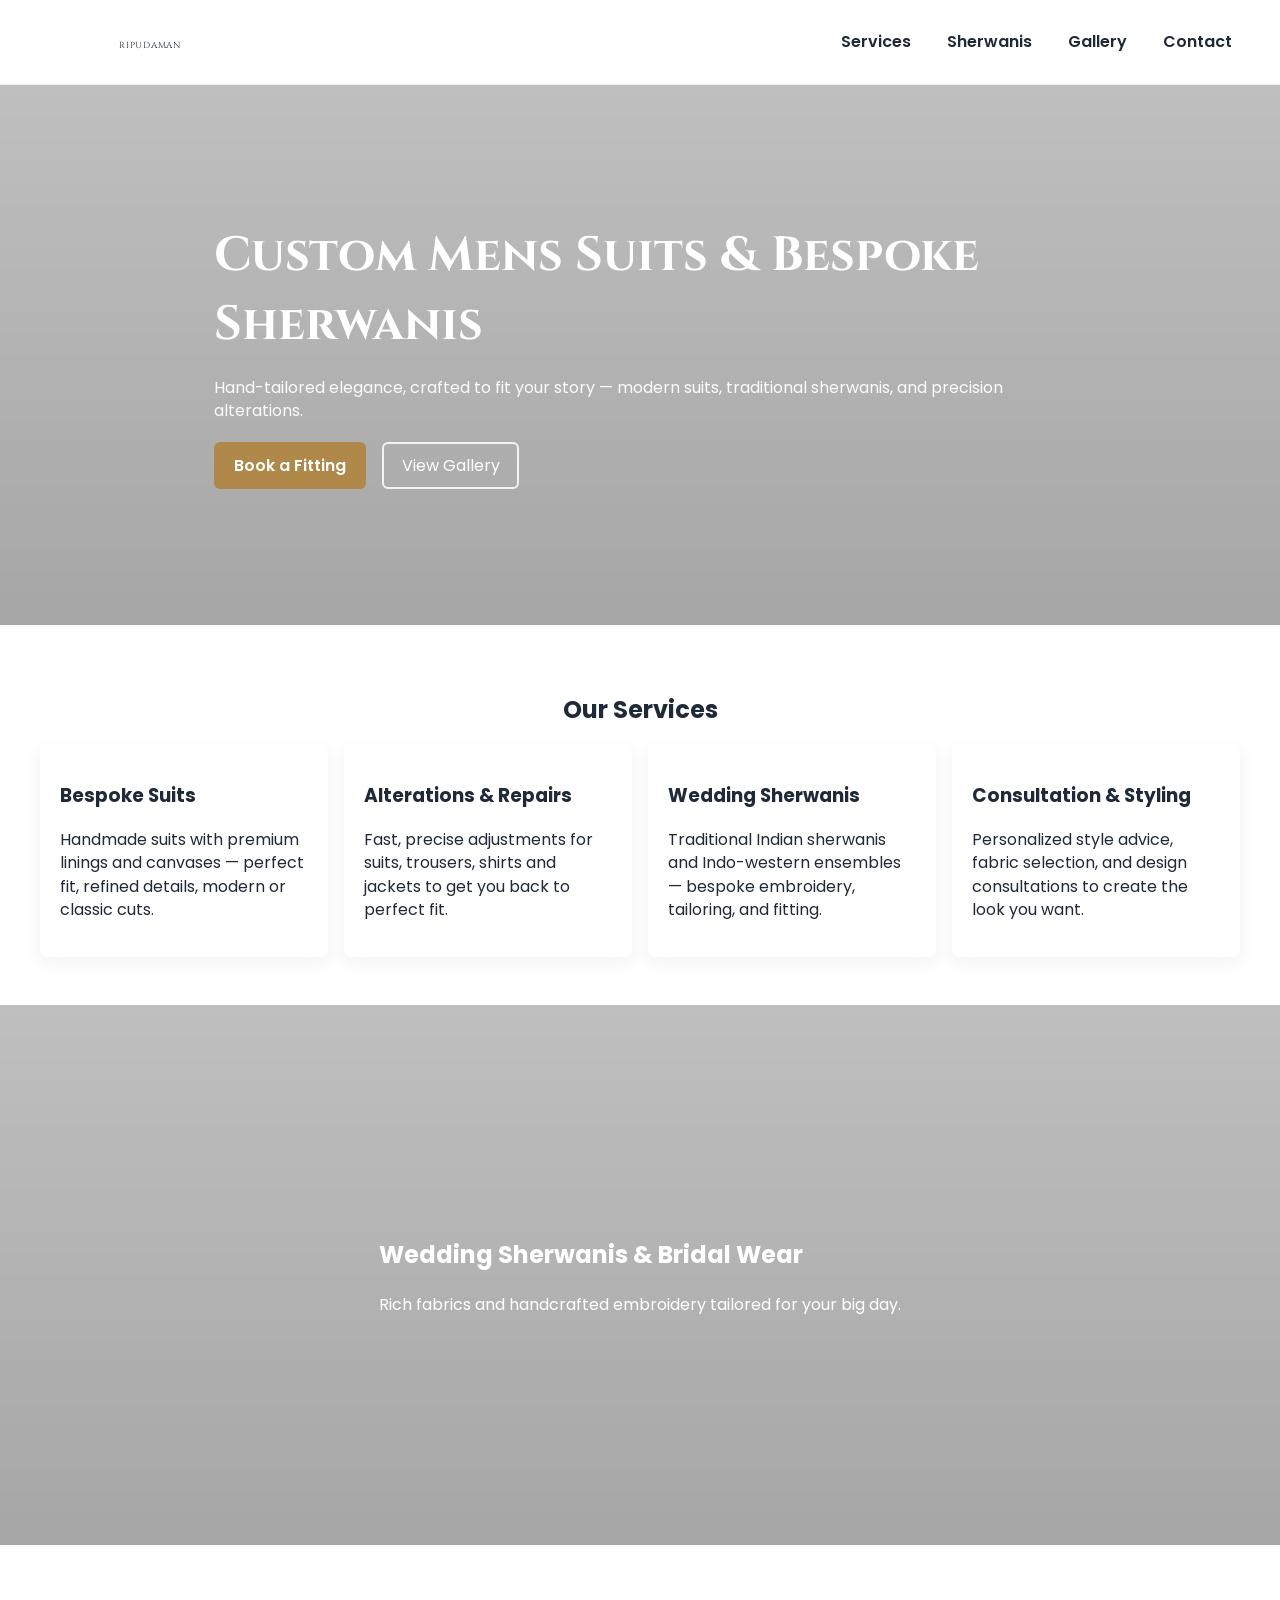
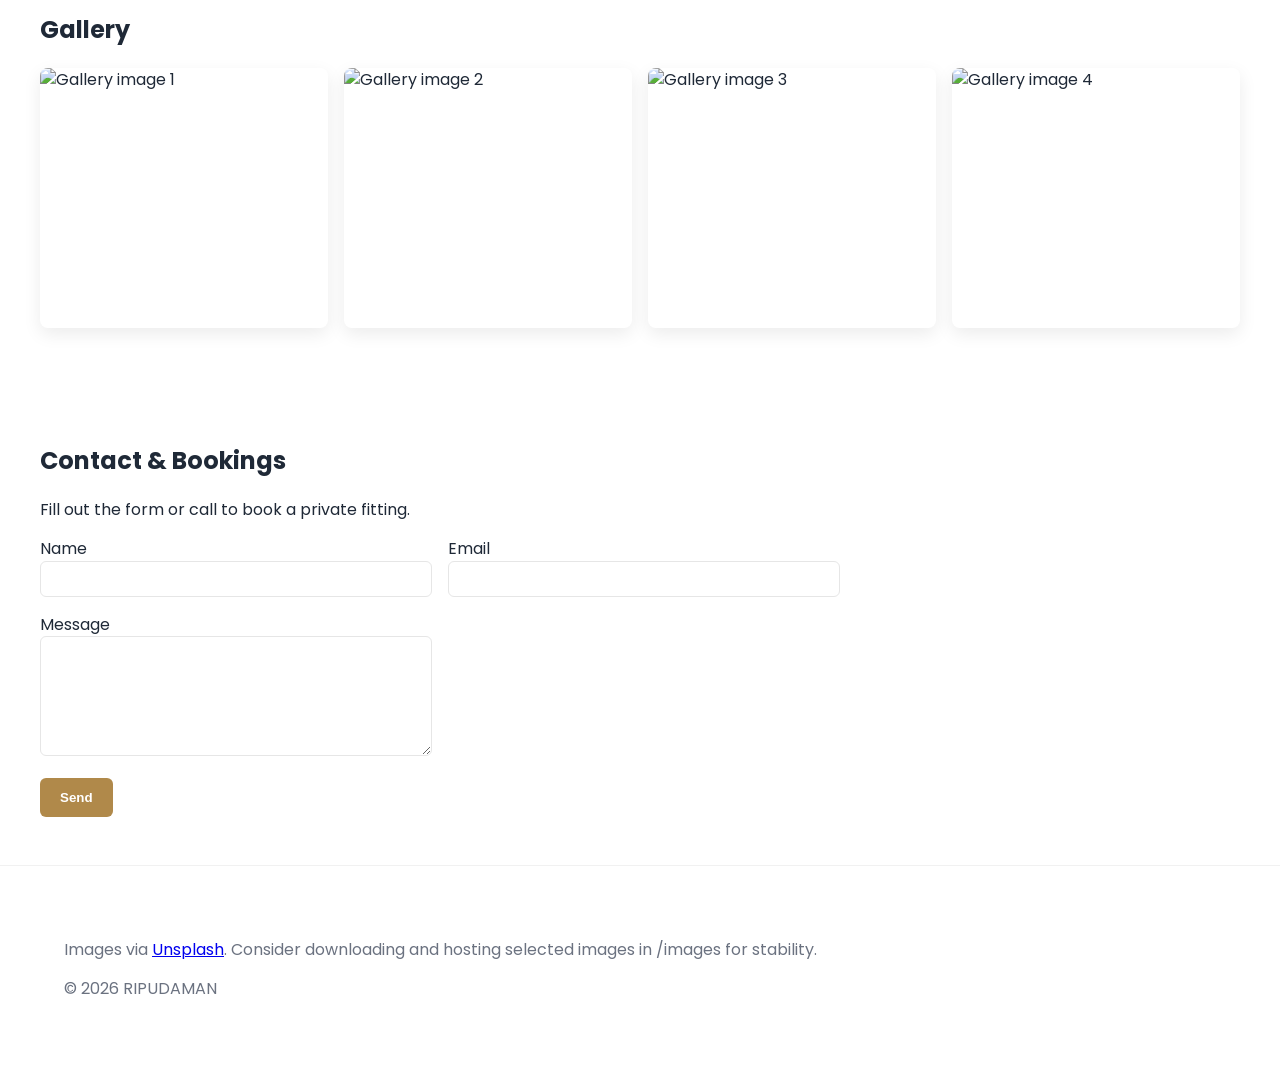
==== index.html @ 0900233f "Add modern responsive site with parallax, gallery, and Unsplash images" ====
<!doctype html>
<html lang="en">
<head>
  <meta charset="utf-8" />
  <meta name="viewport" content="width=device-width,initial-scale=1" />
  <title>RIPUDAMAN — Bespoke Men's Suits & Sherwanis</title>

  <!-- Google Fonts -->
  <link href="https://fonts.googleapis.com/css2?family=Poppins:wght@300;400;600&family=Cinzel:wght@600&display=swap" rel="stylesheet">

  <!-- Main stylesheet -->
  <link rel="stylesheet" href="styles.css" />

  <meta name="description" content="Hand-tailored bespoke suits and sherwanis — precision tailoring, alterations and wedding ensembles.">
</head>
<body>
  <header class="site-header">
    <div class="container header-inner">
      <a class="logo" href="/">
        <svg class="logo-svg" width="220" height="60" viewBox="0 0 600 150" xmlns="http://www.w3.org/2000/svg" aria-labelledby="title">
          <title id="title">RIPUDAMAN</title>
          <text x="50%" y="60%" text-anchor="middle" class="logo-text">RIPUDAMAN</text>
        </svg>
      </a>

      <button class="nav-toggle" aria-expanded="false" aria-controls="main-nav">Menu</button>
      <nav id="main-nav" class="main-nav" aria-label="Main navigation">
        <a href="#services">Services</a>
        <a href="#sherwani">Sherwanis</a>
        <a href="#gallery">Gallery</a>
        <a href="#contact">Contact</a>
      </nav>
    </div>
  </header>

  <main>
    <!-- Hero: parallax, speed 0.5 -->
    <section class="parallax hero" data-speed="0.5"
      style="background-image: url('https://source.unsplash.com/1600x900/?tailor,suit,workshop');">
      <div class="container hero-inner">
        <h1>Custom Mens Suits & Bespoke Sherwanis</h1>
        <p>Hand-tailored elegance, crafted to fit your story — modern suits, traditional sherwanis, and precision alterations.</p>
        <div class="cta-group">
          <a class="btn-primary" href="#contact">Book a Fitting</a>
          <a class="btn-outline" href="#gallery">View Gallery</a>
        </div>
      </div>
    </section>

    <!-- Services -->
    <section id="services" class="container services">
      <h2>Our Services</h2>
      <div class="cards">
        <article class="card">
          <h3>Bespoke Suits</h3>
          <p>Handmade suits with premium linings and canvases — perfect fit, refined details, modern or classic cuts.</p>
        </article>

        <article class="card">
          <h3>Alterations & Repairs</h3>
          <p>Fast, precise adjustments for suits, trousers, shirts and jackets to get you back to perfect fit.</p>
        </article>

        <article class="card">
          <h3>Wedding Sherwanis</h3>
          <p>Traditional Indian sherwanis and Indo-western ensembles — bespoke embroidery, tailoring, and fitting.</p>
        </article>

        <article class="card">
          <h3>Consultation & Styling</h3>
          <p>Personalized style advice, fabric selection, and design consultations to create the look you want.</p>
        </article>
      </div>
    </section>

    <!-- Sherwani parallax -->
    <section class="parallax sherwani" data-speed="0.4"
      style="background-image: url('https://source.unsplash.com/1600x900/?sherwani,bridal,embroidered');">
      <div class="container sherwani-inner">
        <h2>Wedding Sherwanis & Bridal Wear</h2>
        <p>Rich fabrics and handcrafted embroidery tailored for your big day.</p>
      </div>
    </section>

    <!-- Gallery -->
    <section id="gallery" class="container gallery-section">
      <h2>Gallery</h2>
      <div class="gallery-grid">
        <img src="https://source.unsplash.com/800x800/?mens-fashion,suit" alt="Gallery image 1" loading="lazy" />
        <img src="https://source.unsplash.com/800x800/?tailoring,details" alt="Gallery image 2" loading="lazy" />
        <img src="https://source.unsplash.com/800x800/?sherwani,ceremony" alt="Gallery image 3" loading="lazy" />
        <img src="https://source.unsplash.com/800x800/?handmade,stitching" alt="Gallery image 4" loading="lazy" />
      </div>
    </section>

    <!-- Contact -->
    <section id="contact" class="container contact-section">
      <h2>Contact & Bookings</h2>
      <p>Fill out the form or call to book a private fitting.</p>
      <form class="contact-form" action="#" method="post" onsubmit="alert('Form demo: replace action with real endpoint'); return false;">
        <label>
          Name
          <input type="text" name="name" required />
        </label>
        <label>
          Email
          <input type="email" name="email" required />
        </label>
        <label>
          Message
          <textarea name="message" required></textarea>
        </label>
        <button type="submit" class="btn-primary">Send</button>
      </form>
    </section>

    <footer class="site-footer">
      <div class="container">
        <p>Images via <a href="https://unsplash.com" target="_blank" rel="noopener">Unsplash</a>. Consider downloading and hosting selected images in /images for stability.</p>
        <p>&copy; <span id="year"></span> RIPUDAMAN</p>
      </div>
    </footer>
  </main>

  <!-- Lightbox overlay -->
  <div id="lightbox" class="lightbox" aria-hidden="true" role="dialog">
    <button class="lightbox-close" aria-label="Close">×</button>
    <img class="lightbox-img" alt="" />
  </div>

  <script>
    // Set copyright year
    document.getElementById('year').textContent = new Date().getFullYear();

    // Mobile nav toggle
    const navToggle = document.querySelector('.nav-toggle');
    const mainNav = document.getElementById('main-nav');
    navToggle.addEventListener('click', () => {
      const expanded = navToggle.getAttribute('aria-expanded') === 'true' || false;
      navToggle.setAttribute('aria-expanded', String(!expanded));
      mainNav.classList.toggle('open');
    });

    // Parallax using requestAnimationFrame (performant)
    const parallaxEls = document.querySelectorAll('.parallax');
    let latestScrollY = 0;
    let ticking = false;

    function onScroll() {
      latestScrollY = window.scrollY;
      if (!ticking) {
        window.requestAnimationFrame(() => {
          parallaxEls.forEach(el => {
            const speed = parseFloat(el.dataset.speed) || 0.5;
            // Translate Y for smoother, GPU-accelerated movement
            el.style.transform = `translateY(${-(latestScrollY * speed)}px)`;
          });
          ticking = false;
        });
        ticking = true;
      }
    }
    window.addEventListener('scroll', onScroll, { passive: true });
    onScroll();

    // Simple lightbox for gallery
    const galleryImgs = document.querySelectorAll('.gallery-grid img');
    const lightbox = document.getElementById('lightbox');
    const lightboxImg = lightbox.querySelector('.lightbox-img');
    const lightboxClose = lightbox.querySelector('.lightbox-close');

    galleryImgs.forEach(img => {
      img.addEventListener('click', () => {
        lightboxImg.src = img.src.replace('/800x800/', '/1200x1200/');
        lightboxImg.alt = img.alt || '';
        lightbox.classList.add('open');
        lightbox.setAttribute('aria-hidden', 'false');
      });
    });

    function closeLightbox() {
      lightbox.classList.remove('open');
      lightbox.setAttribute('aria-hidden', 'true');
      lightboxImg.src = '';
    }
    lightboxClose.addEventListener('click', closeLightbox);
    lightbox.addEventListener('click', (e) => {
      if (e.target === lightbox) closeLightbox();
    });

    // Accessibility: close on Escape
    window.addEventListener('keydown', (e) => {
      if (e.key === 'Escape' && lightbox.classList.contains('open')) closeLightbox();
    });
  </script>
</body>
</html>
---- styles.css ----
:root{
  --accent:#1f2937;    /* dark slate */
  --gold:#b0894a;      /* warm gold accent */
  --muted:#6b7280;
  --bg:#ffffff;
  --container:1200px;
  --radius:10px;
  --glass: rgba(255,255,255,0.7);
}

*{box-sizing:border-box}
html,body{height:100%}
body{
  font-family: "Poppins", system-ui, -apple-system, "Segoe UI", Roboto, "Helvetica Neue", Arial;
  margin:0;
  color:var(--accent);
  background:var(--bg);
  -webkit-font-smoothing:antialiased;
  -moz-osx-font-smoothing:grayscale;
  line-height:1.45;
  overflow-x:hidden;
}

.container{max-width:var(--container);margin:0 auto;padding:1.5rem}

/* Header */
.site-header{
  position:sticky;
  top:0;
  z-index:60;
  background: linear-gradient(180deg, rgba(255,255,255,0.95), rgba(255,255,255,0.9));
  backdrop-filter: blur(4px);
  border-bottom: 1px solid #eee;
}
.header-inner{
  display:flex;
  align-items:center;
  justify-content:space-between;
  padding:0.75rem 0;
}
.logo{display:flex;align-items:center;text-decoration:none}
.logo-svg{display:block}
.logo-text{
  font-size:24px;
  fill:var(--accent);
  font-family: "Trajan Pro", "Cinzel", serif;
  letter-spacing:2px;
}

/* Nav */
.nav-toggle{
  display:none;
  background:transparent;
  border:0;
  font-weight:700;
  cursor:pointer;
}
.main-nav{display:flex;gap:1.25rem;align-items:center}
.main-nav a{text-decoration:none;color:var(--accent);font-weight:600;padding:0.5rem;}
.main-nav a:hover{color:var(--gold)}

@media (max-width:900px){
  .nav-toggle{display:block}
  .main-nav{position:fixed;right:0;top:64px;background:#fff;flex-direction:column;padding:1rem;box-shadow:0 6px 20px rgba(0,0,0,0.08);transform:translateX(110%);transition:transform .25s ease}
  .main-nav.open{transform:translateX(0)}
}

/* Parallax sections */
.parallax{
  position:relative;
  background-size:cover;
  background-position:center;
  min-height:60vh;
  display:flex;
  align-items:center;
  color:#fff;
  padding:4rem 0;
  transform:translateZ(0);
  will-change:transform;
}
.parallax::after{
  content:'';
  position:absolute;
  inset:0;
  background:linear-gradient(180deg, rgba(0,0,0,0.25), rgba(0,0,0,0.35));
  pointer-events:none;
}
.hero-inner, .sherwani-inner{position:relative;z-index:2;max-width:900px}

/* Typography */
.hero h1{font-family:"Cinzel", serif;font-size:3rem;margin:0 0 0.5rem}
.hero p{opacity:0.95;margin-bottom:1.25rem}
.cta-group{display:flex;gap:1rem}
.btn-primary{
  background:var(--gold);color:#fff;padding:0.75rem 1.25rem;border-radius:6px;text-decoration:none;font-weight:600;display:inline-block;border:0;
}
.btn-outline{background:transparent;border:2px solid rgba(255,255,255,0.85);color:#fff;padding:0.6rem 1.1rem;border-radius:6px;text-decoration:none}

/* Services */
.services{padding:3rem 0}
.services h2{text-align:center;margin-bottom:1rem}
.cards{display:grid;grid-template-columns:repeat(auto-fit,minmax(220px,1fr));gap:1rem}
.card{background:#fff;border-radius:8px;padding:1.25rem;box-shadow:0 6px 18px rgba(31,41,55,0.06);}

/* Gallery */
.gallery-section{padding:3rem 0}
.gallery-grid{display:grid;grid-template-columns:repeat(4,1fr);gap:1rem}
.gallery-grid img{width:100%;height:260px;object-fit:cover;border-radius:8px;cursor:pointer;display:block;box-shadow:0 6px 18px rgba(0,0,0,0.08);}

@media (max-width:1000px){
  .gallery-grid{grid-template-columns:repeat(2,1fr)}
  .gallery-grid img{height:220px}
}
@media (max-width:600px){
  .gallery-grid{grid-template-columns:repeat(1,1fr)}
  .hero h1{font-size:1.75rem}
  .parallax{padding:2.5rem 0;min-height:40vh}
}

/* Contact form */
.contact-section{padding:3rem 0}
.contact-form{display:grid;grid-template-columns:1fr 1fr;gap:1rem;max-width:800px}
.contact-form label{display:block}
.contact-form input,.contact-form textarea{width:100%;padding:0.6rem;border:1px solid #e6e6e6;border-radius:6px}
.contact-form textarea{min-height:120px}
.contact-form .btn-primary{grid-column:1/-1;justify-self:start}

@media (max-width:800px){
  .contact-form{grid-template-columns:1fr}
}

/* Footer */
.site-footer{padding:2rem 0;border-top:1px solid #f1f1f1;color:var(--muted)}

/* Lightbox */
.lightbox{position:fixed;inset:0;display:flex;align-items:center;justify-content:center;background:rgba(0,0,0,0.85);opacity:0;pointer-events:none;transition:opacity .2s ease;z-index:200}
.lightbox.open{opacity:1;pointer-events:auto}
.lightbox-img{max-width:90%;max-height:80%;border-radius:8px;box-shadow:0 20px 60px rgba(0,0,0,0.6)}
.lightbox-close{position:fixed;right:20px;top:20px;background:transparent;color:#fff;border:0;font-size:32px;cursor:pointer}

/* Small helpers */
.hidden{display:none}
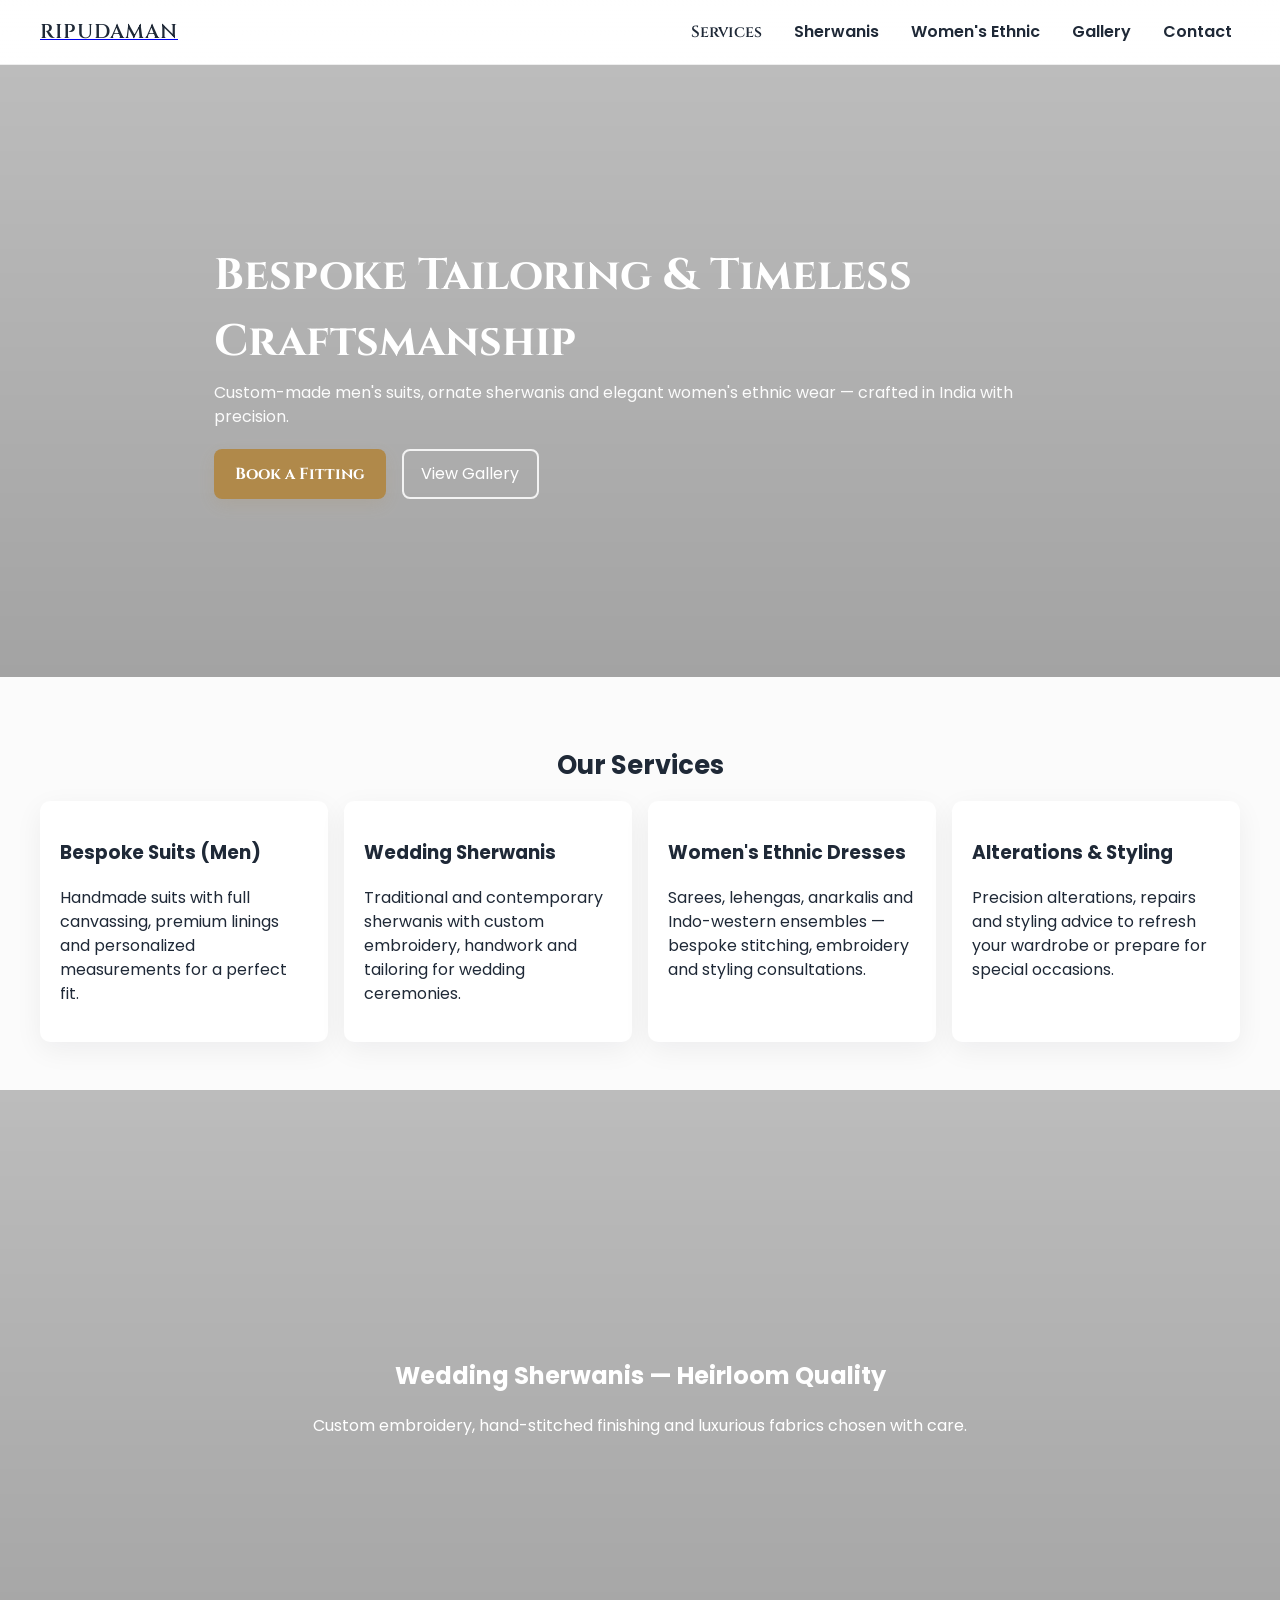
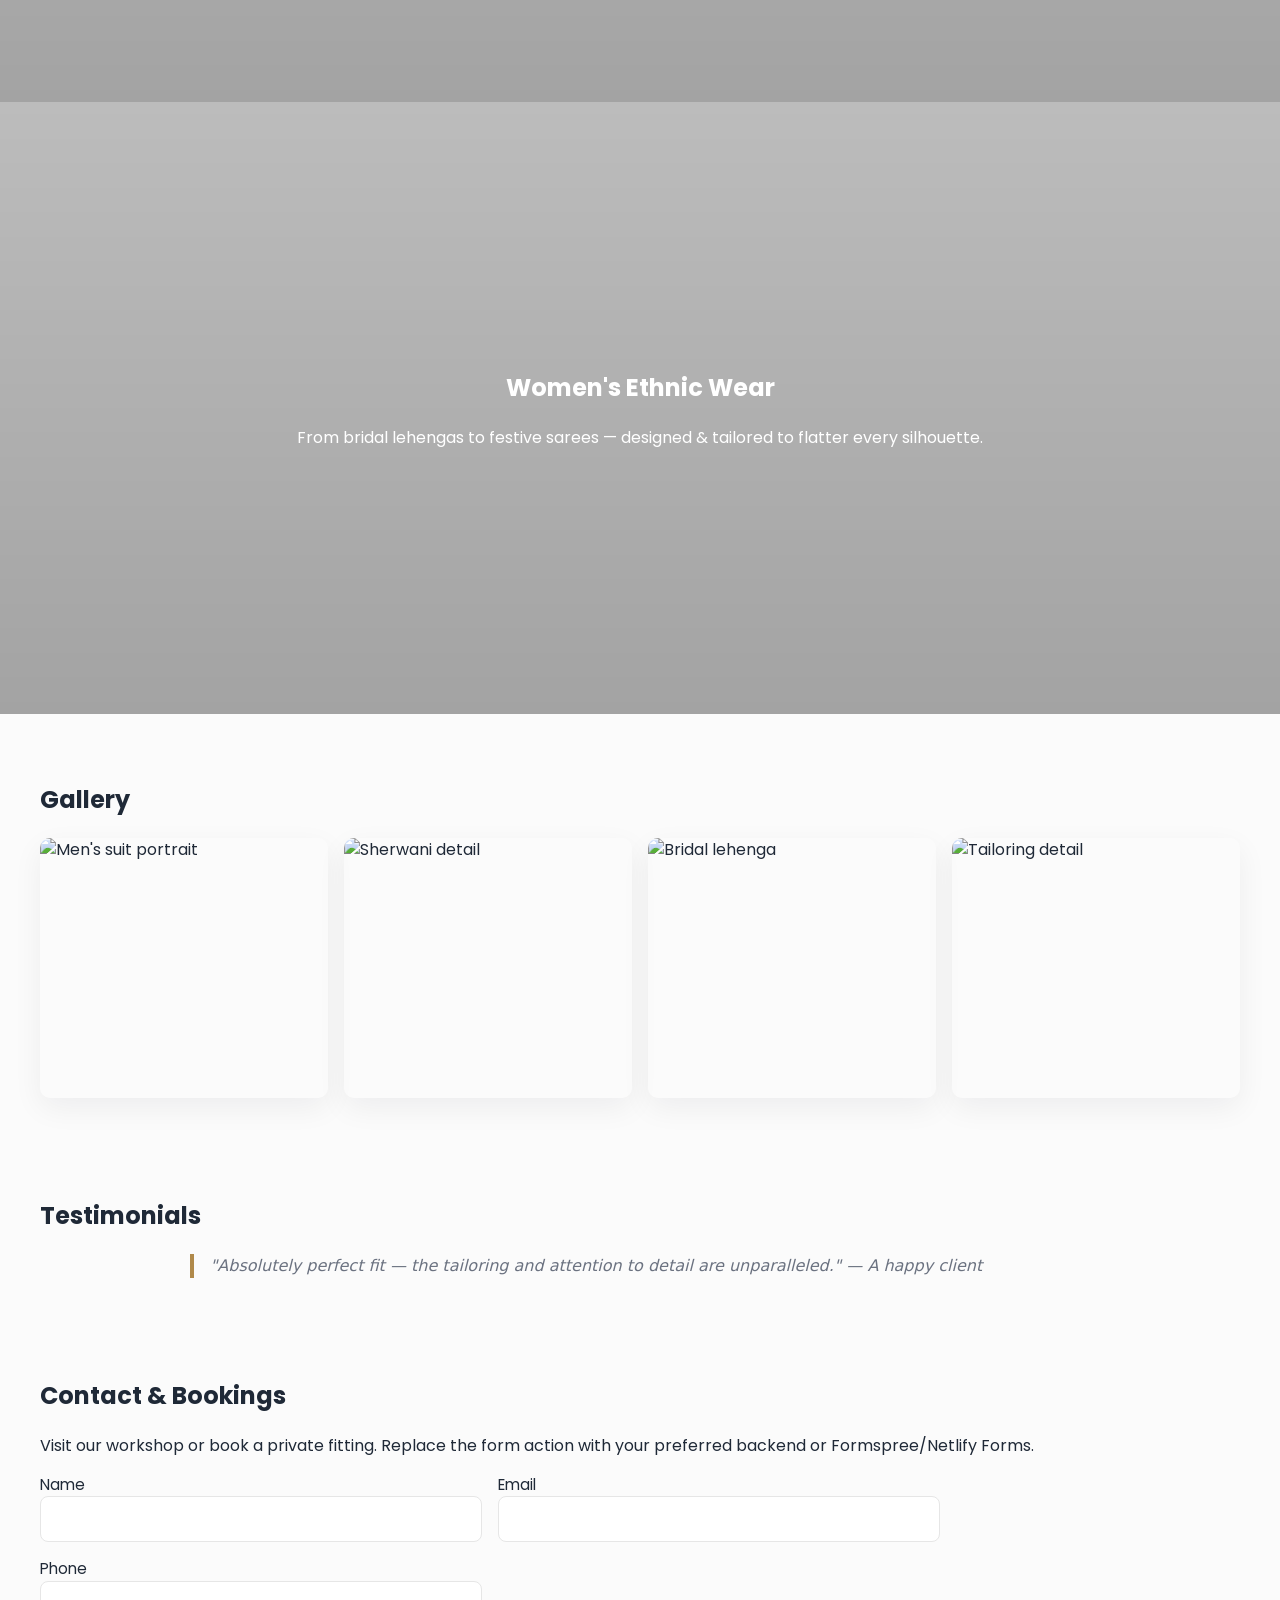
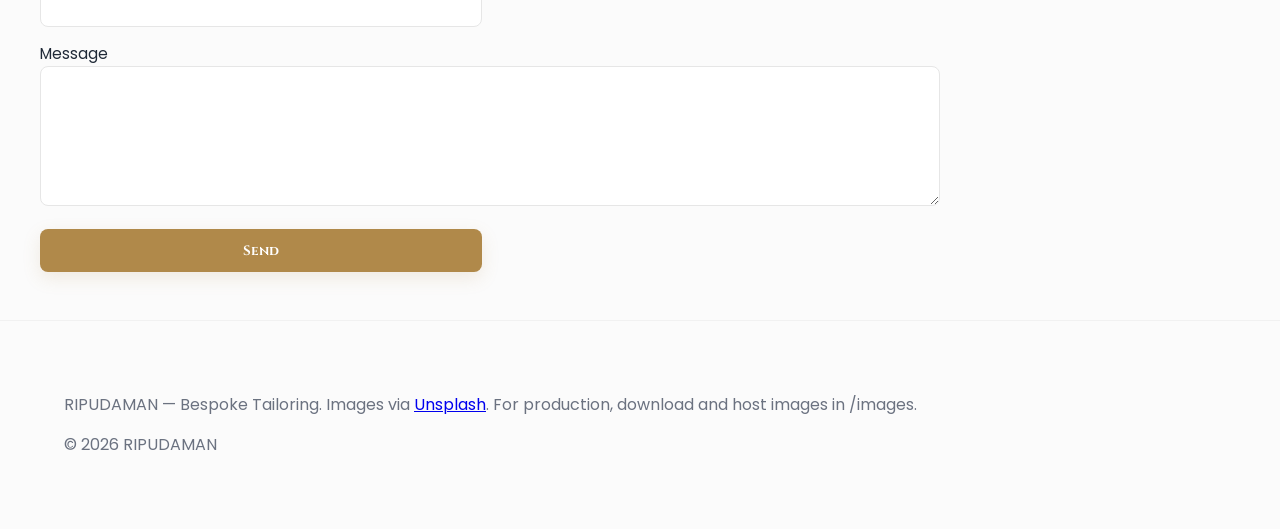
==== commit 316e8ac4: "Start over: modern responsive site for RIPUDAMAN with parallax, gallery, and Trajan Pro instructions" ====
--- a/index.html
+++ b/index.html
@@ -3,30 +3,29 @@
 <head>
   <meta charset="utf-8" />
   <meta name="viewport" content="width=device-width,initial-scale=1" />
-  <title>RIPUDAMAN — Bespoke Men's Suits & Sherwanis</title>
-
-  <!-- Google Fonts -->
+  <title>RIPUDAMAN — Bespoke Suits, Sherwanis & Women's Ethnic Dresses</title>
+  <meta name="description" content="RIPUDAMAN — Bespoke men's suits, sherwanis and women's ethnic wear. Handcrafted tailoring and personalized fittings in India." />
+
+  <!-- Google Fonts fallback (Cinzel used as a free serif fallback) -->
   <link href="https://fonts.googleapis.com/css2?family=Poppins:wght@300;400;600&family=Cinzel:wght@600&display=swap" rel="stylesheet">
 
   <!-- Main stylesheet -->
   <link rel="stylesheet" href="styles.css" />
-
-  <meta name="description" content="Hand-tailored bespoke suits and sherwanis — precision tailoring, alterations and wedding ensembles.">
 </head>
 <body>
-  <header class="site-header">
+  <header class="site-header" role="banner">
     <div class="container header-inner">
-      <a class="logo" href="/">
-        <svg class="logo-svg" width="220" height="60" viewBox="0 0 600 150" xmlns="http://www.w3.org/2000/svg" aria-labelledby="title">
-          <title id="title">RIPUDAMAN</title>
-          <text x="50%" y="60%" text-anchor="middle" class="logo-text">RIPUDAMAN</text>
-        </svg>
+      <a class="logo" href="/" aria-label="RIPUDAMAN home">
+        <!-- Logo text uses Trajan Pro if you host it; see styles.css for @font-face instructions -->
+        <span class="logo-text">RIPUDAMAN</span>
       </a>
 
       <button class="nav-toggle" aria-expanded="false" aria-controls="main-nav">Menu</button>
-      <nav id="main-nav" class="main-nav" aria-label="Main navigation">
-        <a href="#services">Services</a>
+
+      <nav id="main-nav" class="main-nav" role="navigation" aria-label="Main Navigation">
+        <a class="important-link" href="#services">Services</a>
         <a href="#sherwani">Sherwanis</a>
+        <a href="#womens">Women's Ethnic</a>
         <a href="#gallery">Gallery</a>
         <a href="#contact">Contact</a>
       </nav>
@@ -34,14 +33,14 @@
   </header>
 
   <main>
-    <!-- Hero: parallax, speed 0.5 -->
-    <section class="parallax hero" data-speed="0.5"
-      style="background-image: url('https://source.unsplash.com/1600x900/?tailor,suit,workshop');">
+    <!-- Hero (parallax) -->
+    <section class="parallax hero" data-speed="0.45"
+      style="background-image:url('https://source.unsplash.com/1600x900/?tailor,suit,workshop');">
       <div class="container hero-inner">
-        <h1>Custom Mens Suits & Bespoke Sherwanis</h1>
-        <p>Hand-tailored elegance, crafted to fit your story — modern suits, traditional sherwanis, and precision alterations.</p>
+        <h1 class="hero-title">Bespoke Tailoring & Timeless Craftsmanship</h1>
+        <p class="hero-sub">Custom-made men's suits, ornate sherwanis and elegant women's ethnic wear — crafted in India with precision.</p>
         <div class="cta-group">
-          <a class="btn-primary" href="#contact">Book a Fitting</a>
+          <a class="btn-primary important-link" href="#contact">Book a Fitting</a>
           <a class="btn-outline" href="#gallery">View Gallery</a>
         </div>
       </div>
@@ -52,33 +51,42 @@
       <h2>Our Services</h2>
       <div class="cards">
         <article class="card">
-          <h3>Bespoke Suits</h3>
-          <p>Handmade suits with premium linings and canvases — perfect fit, refined details, modern or classic cuts.</p>
-        </article>
-
-        <article class="card">
-          <h3>Alterations & Repairs</h3>
-          <p>Fast, precise adjustments for suits, trousers, shirts and jackets to get you back to perfect fit.</p>
+          <h3>Bespoke Suits (Men)</h3>
+          <p>Handmade suits with full canvassing, premium linings and personalized measurements for a perfect fit.</p>
         </article>
 
         <article class="card">
           <h3>Wedding Sherwanis</h3>
-          <p>Traditional Indian sherwanis and Indo-western ensembles — bespoke embroidery, tailoring, and fitting.</p>
-        </article>
-
-        <article class="card">
-          <h3>Consultation & Styling</h3>
-          <p>Personalized style advice, fabric selection, and design consultations to create the look you want.</p>
+          <p>Traditional and contemporary sherwanis with custom embroidery, handwork and tailoring for wedding ceremonies.</p>
+        </article>
+
+        <article class="card">
+          <h3>Women's Ethnic Dresses</h3>
+          <p>Sarees, lehengas, anarkalis and Indo-western ensembles — bespoke stitching, embroidery and styling consultations.</p>
+        </article>
+
+        <article class="card">
+          <h3>Alterations & Styling</h3>
+          <p>Precision alterations, repairs and styling advice to refresh your wardrobe or prepare for special occasions.</p>
         </article>
       </div>
     </section>
 
     <!-- Sherwani parallax -->
-    <section class="parallax sherwani" data-speed="0.4"
-      style="background-image: url('https://source.unsplash.com/1600x900/?sherwani,bridal,embroidered');">
-      <div class="container sherwani-inner">
-        <h2>Wedding Sherwanis & Bridal Wear</h2>
-        <p>Rich fabrics and handcrafted embroidery tailored for your big day.</p>
+    <section class="parallax sherwani" data-speed="0.35"
+      style="background-image:url('https://source.unsplash.com/1600x900/?sherwani,embroidered,wedding');">
+      <div class="container center-text">
+        <h2>Wedding Sherwanis — Heirloom Quality</h2>
+        <p>Custom embroidery, hand-stitched finishing and luxurious fabrics chosen with care.</p>
+      </div>
+    </section>
+
+    <!-- Women's Ethnic parallax -->
+    <section class="parallax womens" data-speed="0.3"
+      style="background-image:url('https://source.unsplash.com/1600x900/?women,ethnic,lehenga');">
+      <div class="container center-text">
+        <h2>Women's Ethnic Wear</h2>
+        <p>From bridal lehengas to festive sarees — designed & tailored to flatter every silhouette.</p>
       </div>
     </section>
 
@@ -86,73 +94,88 @@
     <section id="gallery" class="container gallery-section">
       <h2>Gallery</h2>
       <div class="gallery-grid">
-        <img src="https://source.unsplash.com/800x800/?mens-fashion,suit" alt="Gallery image 1" loading="lazy" />
-        <img src="https://source.unsplash.com/800x800/?tailoring,details" alt="Gallery image 2" loading="lazy" />
-        <img src="https://source.unsplash.com/800x800/?sherwani,ceremony" alt="Gallery image 3" loading="lazy" />
-        <img src="https://source.unsplash.com/800x800/?handmade,stitching" alt="Gallery image 4" loading="lazy" />
-      </div>
+        <img src="https://source.unsplash.com/800x800/?mens-suit,portrait" alt="Men's suit portrait" loading="lazy" />
+        <img src="https://source.unsplash.com/800x800/?sherwani,detail" alt="Sherwani detail" loading="lazy" />
+        <img src="https://source.unsplash.com/800x800/?lehenga,bridal" alt="Bridal lehenga" loading="lazy" />
+        <img src="https://source.unsplash.com/800x800/?tailoring,stitching" alt="Tailoring detail" loading="lazy" />
+      </div>
+    </section>
+
+    <!-- Testimonials (optional short block) -->
+    <section class="container testimonials">
+      <h2>Testimonials</h2>
+      <blockquote>
+        "Absolutely perfect fit — the tailoring and attention to detail are unparalleled." — A happy client
+      </blockquote>
     </section>
 
     <!-- Contact -->
     <section id="contact" class="container contact-section">
       <h2>Contact & Bookings</h2>
-      <p>Fill out the form or call to book a private fitting.</p>
-      <form class="contact-form" action="#" method="post" onsubmit="alert('Form demo: replace action with real endpoint'); return false;">
+      <p>Visit our workshop or book a private fitting. Replace the form action with your preferred backend or Formspree/Netlify Forms.</p>
+
+      <form class="contact-form" action="#" method="post" onsubmit="alert('Demo form — replace action with your backend'); return false;">
         <label>
           Name
           <input type="text" name="name" required />
         </label>
+
         <label>
           Email
           <input type="email" name="email" required />
         </label>
+
         <label>
+          Phone
+          <input type="tel" name="phone" />
+        </label>
+
+        <label class="full">
           Message
           <textarea name="message" required></textarea>
         </label>
-        <button type="submit" class="btn-primary">Send</button>
+
+        <button class="btn-primary important-link" type="submit">Send</button>
       </form>
     </section>
 
     <footer class="site-footer">
-      <div class="container">
-        <p>Images via <a href="https://unsplash.com" target="_blank" rel="noopener">Unsplash</a>. Consider downloading and hosting selected images in /images for stability.</p>
+      <div class="container footer-inner">
+        <p>RIPUDAMAN — Bespoke Tailoring. Images via <a href="https://unsplash.com" target="_blank" rel="noopener">Unsplash</a>. For production, download and host images in /images.</p>
         <p>&copy; <span id="year"></span> RIPUDAMAN</p>
       </div>
     </footer>
   </main>
 
-  <!-- Lightbox overlay -->
+  <!-- Lightbox -->
   <div id="lightbox" class="lightbox" aria-hidden="true" role="dialog">
     <button class="lightbox-close" aria-label="Close">×</button>
     <img class="lightbox-img" alt="" />
   </div>
 
   <script>
-    // Set copyright year
+    // Copyright year
     document.getElementById('year').textContent = new Date().getFullYear();
 
     // Mobile nav toggle
     const navToggle = document.querySelector('.nav-toggle');
     const mainNav = document.getElementById('main-nav');
     navToggle.addEventListener('click', () => {
-      const expanded = navToggle.getAttribute('aria-expanded') === 'true' || false;
+      const expanded = navToggle.getAttribute('aria-expanded') === 'true';
       navToggle.setAttribute('aria-expanded', String(!expanded));
       mainNav.classList.toggle('open');
     });
 
-    // Parallax using requestAnimationFrame (performant)
+    // Parallax (performant): translateY on elements with .parallax
     const parallaxEls = document.querySelectorAll('.parallax');
     let latestScrollY = 0;
     let ticking = false;
-
     function onScroll() {
       latestScrollY = window.scrollY;
       if (!ticking) {
         window.requestAnimationFrame(() => {
           parallaxEls.forEach(el => {
-            const speed = parseFloat(el.dataset.speed) || 0.5;
-            // Translate Y for smoother, GPU-accelerated movement
+            const speed = parseFloat(el.dataset.speed) || 0.4;
             el.style.transform = `translateY(${-(latestScrollY * speed)}px)`;
           });
           ticking = false;
@@ -163,7 +186,7 @@
     window.addEventListener('scroll', onScroll, { passive: true });
     onScroll();
 
-    // Simple lightbox for gallery
+    // Gallery lightbox
     const galleryImgs = document.querySelectorAll('.gallery-grid img');
     const lightbox = document.getElementById('lightbox');
     const lightboxImg = lightbox.querySelector('.lightbox-img');
@@ -171,7 +194,9 @@
 
     galleryImgs.forEach(img => {
       img.addEventListener('click', () => {
-        lightboxImg.src = img.src.replace('/800x800/', '/1200x1200/');
+        // Prefer higher-res by requesting a larger size
+        const src = img.src.replace('/800x800/', '/1200x1200/');
+        lightboxImg.src = src;
         lightboxImg.alt = img.alt || '';
         lightbox.classList.add('open');
         lightbox.setAttribute('aria-hidden', 'false');
@@ -184,14 +209,8 @@
       lightboxImg.src = '';
     }
     lightboxClose.addEventListener('click', closeLightbox);
-    lightbox.addEventListener('click', (e) => {
-      if (e.target === lightbox) closeLightbox();
-    });
-
-    // Accessibility: close on Escape
-    window.addEventListener('keydown', (e) => {
-      if (e.key === 'Escape' && lightbox.classList.contains('open')) closeLightbox();
-    });
+    lightbox.addEventListener('click', (e) => { if (e.target === lightbox) closeLightbox(); });
+    window.addEventListener('keydown', (e) => { if (e.key === 'Escape' && lightbox.classList.contains('open')) closeLightbox(); });
   </script>
 </body>
-</html>
+</html>
--- a/styles.css
+++ b/styles.css
@@ -1,142 +1,244 @@
+/* styles.css — modern responsive site for RIPUDAMAN */
+
+/* NOTE about Trajan Pro:
+   Trajan Pro is a commercial font. If you have licensed .woff/.woff2 files:
+   1) place them in /fonts/ (e.g., fonts/TrajanPro-Regular.woff2)
+   2) uncomment the @font-face block below
+   3) Trajan Pro will be used for .logo-text and .important-link
+*/
+
+/*
+@font-face {
+  font-family: "Trajan Pro";
+  src: url("fonts/TrajanPro-Regular.woff2") format("woff2"),
+       url("fonts/TrajanPro-Regular.woff") format("woff");
+  font-weight: normal;
+  font-style: normal;
+  font-display: swap;
+}
+*/
+
 :root{
-  --accent:#1f2937;    /* dark slate */
-  --gold:#b0894a;      /* warm gold accent */
-  --muted:#6b7280;
-  --bg:#ffffff;
-  --container:1200px;
-  --radius:10px;
+  --accent: #1f2937;     /* dark slate */
+  --gold: #b0894a;       /* warm gold */
+  --muted: #6b7280;
+  --bg: #fbfbfb;
+  --container: 1200px;
+  --radius: 10px;
+  --card-shadow: 0 8px 28px rgba(15,23,42,0.06);
   --glass: rgba(255,255,255,0.7);
 }
 
-*{box-sizing:border-box}
-html,body{height:100%}
-body{
+* { box-sizing: border-box; }
+html,body { height: 100%; }
+body {
+  margin: 0;
   font-family: "Poppins", system-ui, -apple-system, "Segoe UI", Roboto, "Helvetica Neue", Arial;
-  margin:0;
-  color:var(--accent);
-  background:var(--bg);
-  -webkit-font-smoothing:antialiased;
-  -moz-osx-font-smoothing:grayscale;
-  line-height:1.45;
-  overflow-x:hidden;
-}
-
-.container{max-width:var(--container);margin:0 auto;padding:1.5rem}
+  color: var(--accent);
+  background: var(--bg);
+  -webkit-font-smoothing: antialiased;
+  -moz-osx-font-smoothing: grayscale;
+  line-height: 1.5;
+  overflow-x: hidden;
+}
+
+.container { max-width: var(--container); margin: 0 auto; padding: 1.5rem; }
 
 /* Header */
-.site-header{
-  position:sticky;
-  top:0;
-  z-index:60;
-  background: linear-gradient(180deg, rgba(255,255,255,0.95), rgba(255,255,255,0.9));
+.site-header {
+  position: sticky;
+  top: 0;
+  z-index: 80;
+  background: linear-gradient(180deg, rgba(255,255,255,0.96), rgba(255,255,255,0.9));
+  border-bottom: 1px solid #eee;
   backdrop-filter: blur(4px);
-  border-bottom: 1px solid #eee;
-}
-.header-inner{
-  display:flex;
-  align-items:center;
-  justify-content:space-between;
-  padding:0.75rem 0;
-}
-.logo{display:flex;align-items:center;text-decoration:none}
-.logo-svg{display:block}
-.logo-text{
-  font-size:24px;
-  fill:var(--accent);
-  font-family: "Trajan Pro", "Cinzel", serif;
-  letter-spacing:2px;
-}
-
-/* Nav */
-.nav-toggle{
-  display:none;
-  background:transparent;
-  border:0;
-  font-weight:700;
-  cursor:pointer;
-}
-.main-nav{display:flex;gap:1.25rem;align-items:center}
-.main-nav a{text-decoration:none;color:var(--accent);font-weight:600;padding:0.5rem;}
-.main-nav a:hover{color:var(--gold)}
-
-@media (max-width:900px){
-  .nav-toggle{display:block}
-  .main-nav{position:fixed;right:0;top:64px;background:#fff;flex-direction:column;padding:1rem;box-shadow:0 6px 20px rgba(0,0,0,0.08);transform:translateX(110%);transition:transform .25s ease}
-  .main-nav.open{transform:translateX(0)}
-}
-
-/* Parallax sections */
-.parallax{
-  position:relative;
-  background-size:cover;
-  background-position:center;
-  min-height:60vh;
-  display:flex;
-  align-items:center;
-  color:#fff;
-  padding:4rem 0;
-  transform:translateZ(0);
-  will-change:transform;
-}
-.parallax::after{
-  content:'';
-  position:absolute;
-  inset:0;
-  background:linear-gradient(180deg, rgba(0,0,0,0.25), rgba(0,0,0,0.35));
-  pointer-events:none;
-}
-.hero-inner, .sherwani-inner{position:relative;z-index:2;max-width:900px}
-
-/* Typography */
-.hero h1{font-family:"Cinzel", serif;font-size:3rem;margin:0 0 0.5rem}
-.hero p{opacity:0.95;margin-bottom:1.25rem}
-.cta-group{display:flex;gap:1rem}
-.btn-primary{
-  background:var(--gold);color:#fff;padding:0.75rem 1.25rem;border-radius:6px;text-decoration:none;font-weight:600;display:inline-block;border:0;
-}
-.btn-outline{background:transparent;border:2px solid rgba(255,255,255,0.85);color:#fff;padding:0.6rem 1.1rem;border-radius:6px;text-decoration:none}
+}
+.header-inner {
+  display: flex;
+  gap: 1rem;
+  align-items: center;
+  justify-content: space-between;
+  padding: 0.75rem 0;
+}
+.logo-text {
+  font-size: 20px;
+  letter-spacing: 1px;
+  color: var(--accent);
+  font-family: "Trajan Pro", "Cinzel", serif; /* Trajan if available, else Cinzel fallback */
+  font-weight: 600;
+}
+
+/* Mobile nav */
+.nav-toggle {
+  display: none;
+  background: transparent;
+  border: 0;
+  padding: 0.5rem 0.75rem;
+  font-weight: 700;
+  cursor: pointer;
+}
+.main-nav { display: flex; gap: 1rem; align-items: center; }
+.main-nav a {
+  text-decoration: none;
+  color: var(--accent);
+  font-weight: 600;
+  padding: 0.5rem;
+  border-radius: 6px;
+}
+.main-nav a:hover { color: var(--gold); }
+
+/* Use Trajan Pro for important links if available */
+.important-link { font-family: "Trajan Pro", "Cinzel", serif; }
+
+/* Hero / Parallax */
+.parallax {
+  position: relative;
+  background-size: cover;
+  background-position: center;
+  min-height: 68vh;
+  display: flex;
+  align-items: center;
+  color: #fff;
+  padding: 4rem 0;
+  will-change: transform;
+  transform: translateZ(0);
+}
+.parallax::after {
+  content: "";
+  position: absolute;
+  inset: 0;
+  background: linear-gradient(180deg, rgba(0,0,0,0.25), rgba(0,0,0,0.35));
+  pointer-events: none;
+}
+.hero-inner { position: relative; z-index: 2; max-width: 900px; }
+.hero-title {
+  font-family: "Cinzel", serif;
+  font-size: 2.75rem;
+  margin: 0 0 0.4rem;
+}
+.hero-sub { margin: 0 0 1.25rem; opacity: 0.95; }
+
+/* Buttons */
+.cta-group { display: flex; gap: 1rem; flex-wrap: wrap; }
+.btn-primary {
+  background: var(--gold);
+  color: #fff;
+  padding: 0.8rem 1.3rem;
+  border-radius: 8px;
+  text-decoration: none;
+  font-weight: 700;
+  box-shadow: 0 6px 18px rgba(176,137,74,0.15);
+  border: 0;
+}
+.btn-outline {
+  background: transparent;
+  color: #fff;
+  padding: 0.7rem 1.1rem;
+  border-radius: 8px;
+  border: 2px solid rgba(255,255,255,0.85);
+  text-decoration: none;
+}
 
 /* Services */
-.services{padding:3rem 0}
-.services h2{text-align:center;margin-bottom:1rem}
-.cards{display:grid;grid-template-columns:repeat(auto-fit,minmax(220px,1fr));gap:1rem}
-.card{background:#fff;border-radius:8px;padding:1.25rem;box-shadow:0 6px 18px rgba(31,41,55,0.06);}
+.services { padding: 3rem 0; }
+.services h2 { text-align: center; margin-bottom: 1rem; font-size: 1.6rem; }
+.cards { display: grid; gap: 1rem; grid-template-columns: repeat(auto-fit, minmax(220px, 1fr)); }
+.card {
+  background: #fff;
+  padding: 1.25rem;
+  border-radius: 10px;
+  box-shadow: var(--card-shadow);
+  color: var(--accent);
+}
+
+/* Centered text for parallax overlays */
+.center-text { text-align: center; color: #fff; position: relative; z-index: 2; }
 
 /* Gallery */
-.gallery-section{padding:3rem 0}
-.gallery-grid{display:grid;grid-template-columns:repeat(4,1fr);gap:1rem}
-.gallery-grid img{width:100%;height:260px;object-fit:cover;border-radius:8px;cursor:pointer;display:block;box-shadow:0 6px 18px rgba(0,0,0,0.08);}
-
-@media (max-width:1000px){
-  .gallery-grid{grid-template-columns:repeat(2,1fr)}
-  .gallery-grid img{height:220px}
-}
-@media (max-width:600px){
-  .gallery-grid{grid-template-columns:repeat(1,1fr)}
-  .hero h1{font-size:1.75rem}
-  .parallax{padding:2.5rem 0;min-height:40vh}
-}
-
-/* Contact form */
-.contact-section{padding:3rem 0}
-.contact-form{display:grid;grid-template-columns:1fr 1fr;gap:1rem;max-width:800px}
-.contact-form label{display:block}
-.contact-form input,.contact-form textarea{width:100%;padding:0.6rem;border:1px solid #e6e6e6;border-radius:6px}
-.contact-form textarea{min-height:120px}
-.contact-form .btn-primary{grid-column:1/-1;justify-self:start}
-
-@media (max-width:800px){
-  .contact-form{grid-template-columns:1fr}
-}
+.gallery-section { padding: 3rem 0; }
+.gallery-grid { display: grid; gap: 1rem; grid-template-columns: repeat(4, 1fr); }
+.gallery-grid img {
+  width: 100%;
+  height: 260px;
+  object-fit: cover;
+  border-radius: 10px;
+  cursor: pointer;
+  display: block;
+  box-shadow: 0 10px 30px rgba(15,23,42,0.06);
+}
+
+/* Testimonials */
+.testimonials { padding: 2rem 0; }
+.testimonials blockquote {
+  margin: 0 auto;
+  max-width: 900px;
+  font-style: italic;
+  color: var(--muted);
+  border-left: 4px solid var(--gold);
+  padding-left: 1rem;
+}
+
+/* Contact */
+.contact-section { padding: 3rem 0; }
+.contact-form { display: grid; gap: 1rem; grid-template-columns: 1fr 1fr; max-width: 900px; }
+.contact-form label { display: block; font-size: 0.95rem; color: var(--accent); }
+.contact-form input, .contact-form textarea {
+  width: 100%;
+  padding: 0.75rem;
+  border-radius: 8px;
+  border: 1px solid #e6e6e6;
+  font-family: inherit;
+}
+.contact-form textarea { min-height: 140px; resize: vertical; }
+.contact-form .full { grid-column: 1 / -1; }
 
 /* Footer */
-.site-footer{padding:2rem 0;border-top:1px solid #f1f1f1;color:var(--muted)}
+.site-footer { padding: 2rem 0; border-top: 1px solid #f1f1f1; color: var(--muted); }
 
 /* Lightbox */
-.lightbox{position:fixed;inset:0;display:flex;align-items:center;justify-content:center;background:rgba(0,0,0,0.85);opacity:0;pointer-events:none;transition:opacity .2s ease;z-index:200}
-.lightbox.open{opacity:1;pointer-events:auto}
-.lightbox-img{max-width:90%;max-height:80%;border-radius:8px;box-shadow:0 20px 60px rgba(0,0,0,0.6)}
-.lightbox-close{position:fixed;right:20px;top:20px;background:transparent;color:#fff;border:0;font-size:32px;cursor:pointer}
-
-/* Small helpers */
-.hidden{display:none}
+.lightbox {
+  position: fixed;
+  inset: 0;
+  display: flex;
+  align-items: center;
+  justify-content: center;
+  background: rgba(0,0,0,0.85);
+  opacity: 0;
+  pointer-events: none;
+  transition: opacity .2s ease;
+  z-index: 200;
+}
+.lightbox.open { opacity: 1; pointer-events: auto; }
+.lightbox-img { max-width: 92%; max-height: 82%; border-radius: 10px; box-shadow: 0 30px 80px rgba(0,0,0,0.6); }
+.lightbox-close { position: fixed; right: 22px; top: 18px; background: transparent; color: #fff; border: 0; font-size: 32px; cursor: pointer; }
+
+/* Responsive */
+@media (max-width: 1000px) {
+  .gallery-grid { grid-template-columns: repeat(2, 1fr); }
+  .gallery-grid img { height: 220px; }
+}
+@media (max-width: 800px) {
+  .hero-title { font-size: 1.9rem; }
+  .contact-form { grid-template-columns: 1fr; }
+}
+@media (max-width: 900px) {
+  .nav-toggle { display: block; }
+  .main-nav {
+    position: fixed;
+    right: 0;
+    top: 64px;
+    background: #fff;
+    flex-direction: column;
+    padding: 1rem;
+    gap: 0.5rem;
+    box-shadow: 0 10px 40px rgba(0,0,0,0.08);
+    transform: translateX(110%);
+    transition: transform .28s ease;
+    z-index: 110;
+  }
+  .main-nav.open { transform: translateX(0); }
+}
+@media (max-width: 520px) {
+  .parallax { min-height: 48vh; padding: 2.25rem 0; }
+  .gallery-grid img { height: 200px; }
+}
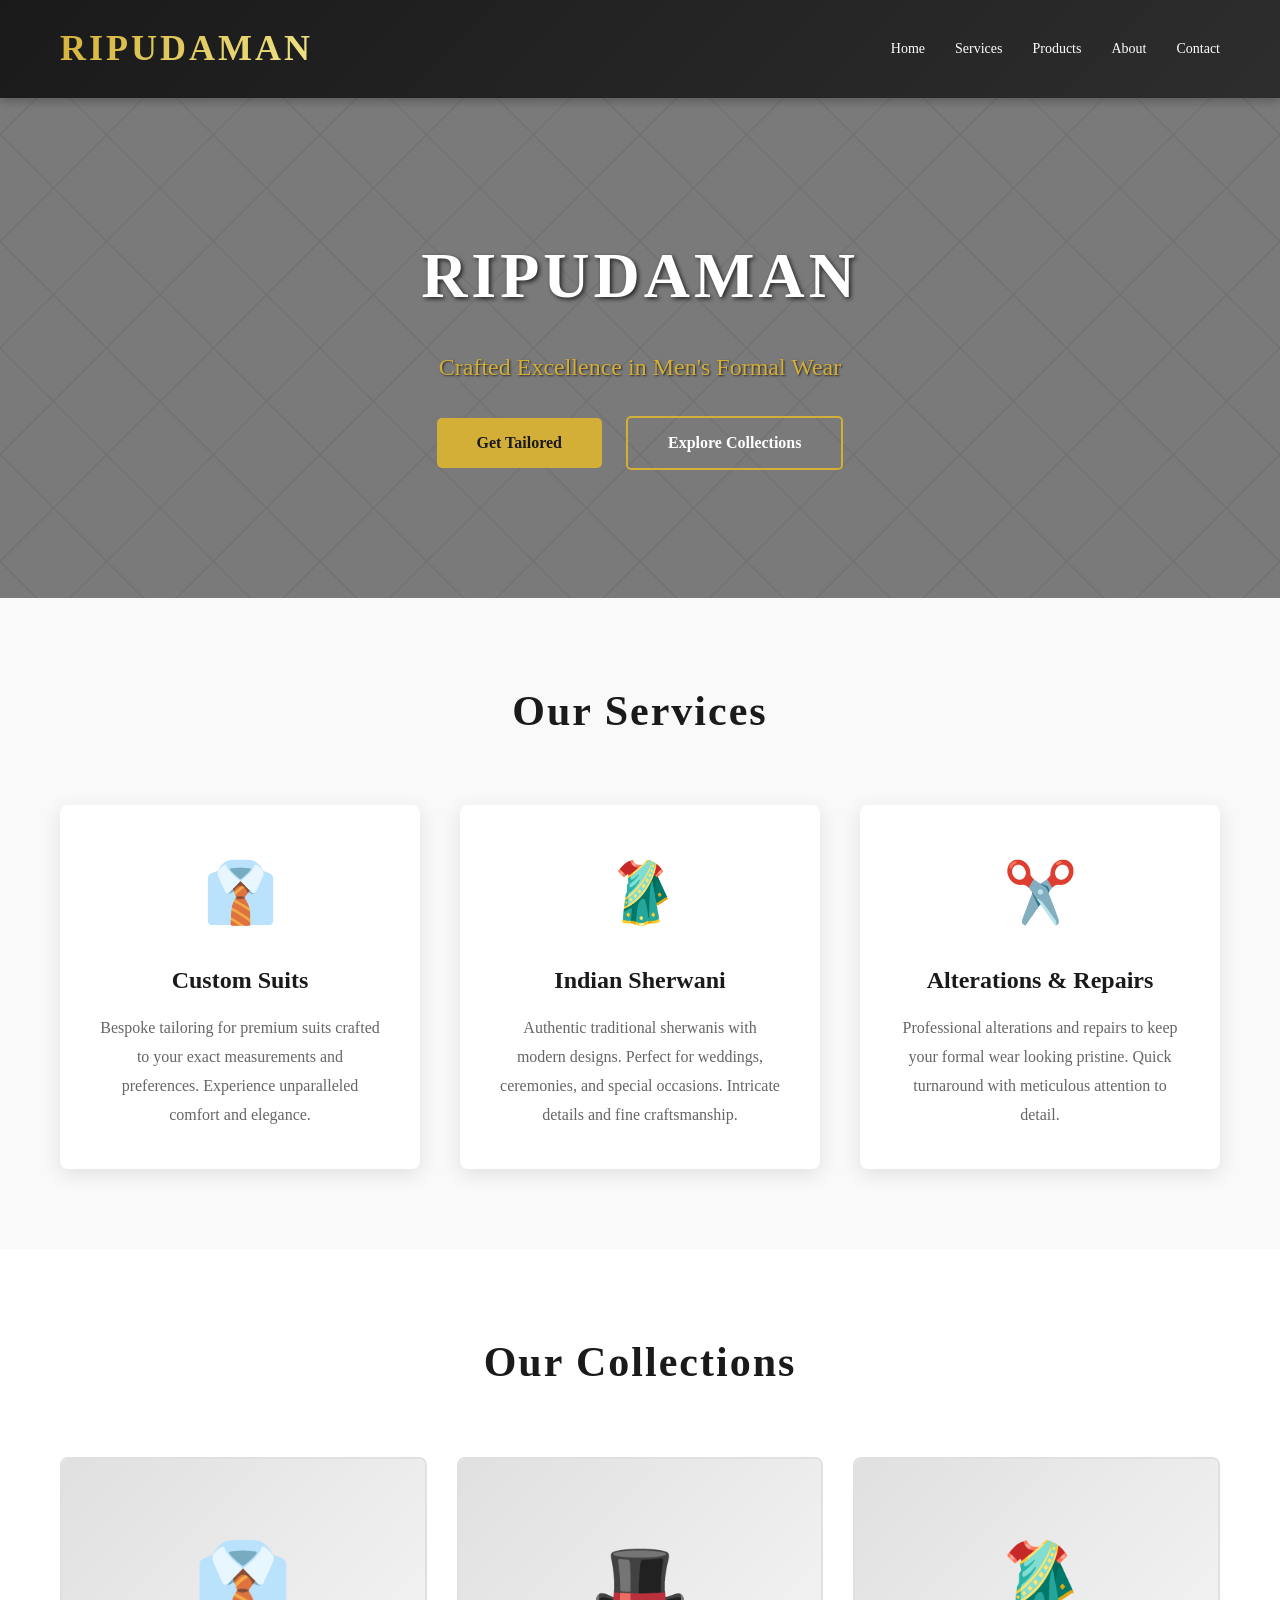
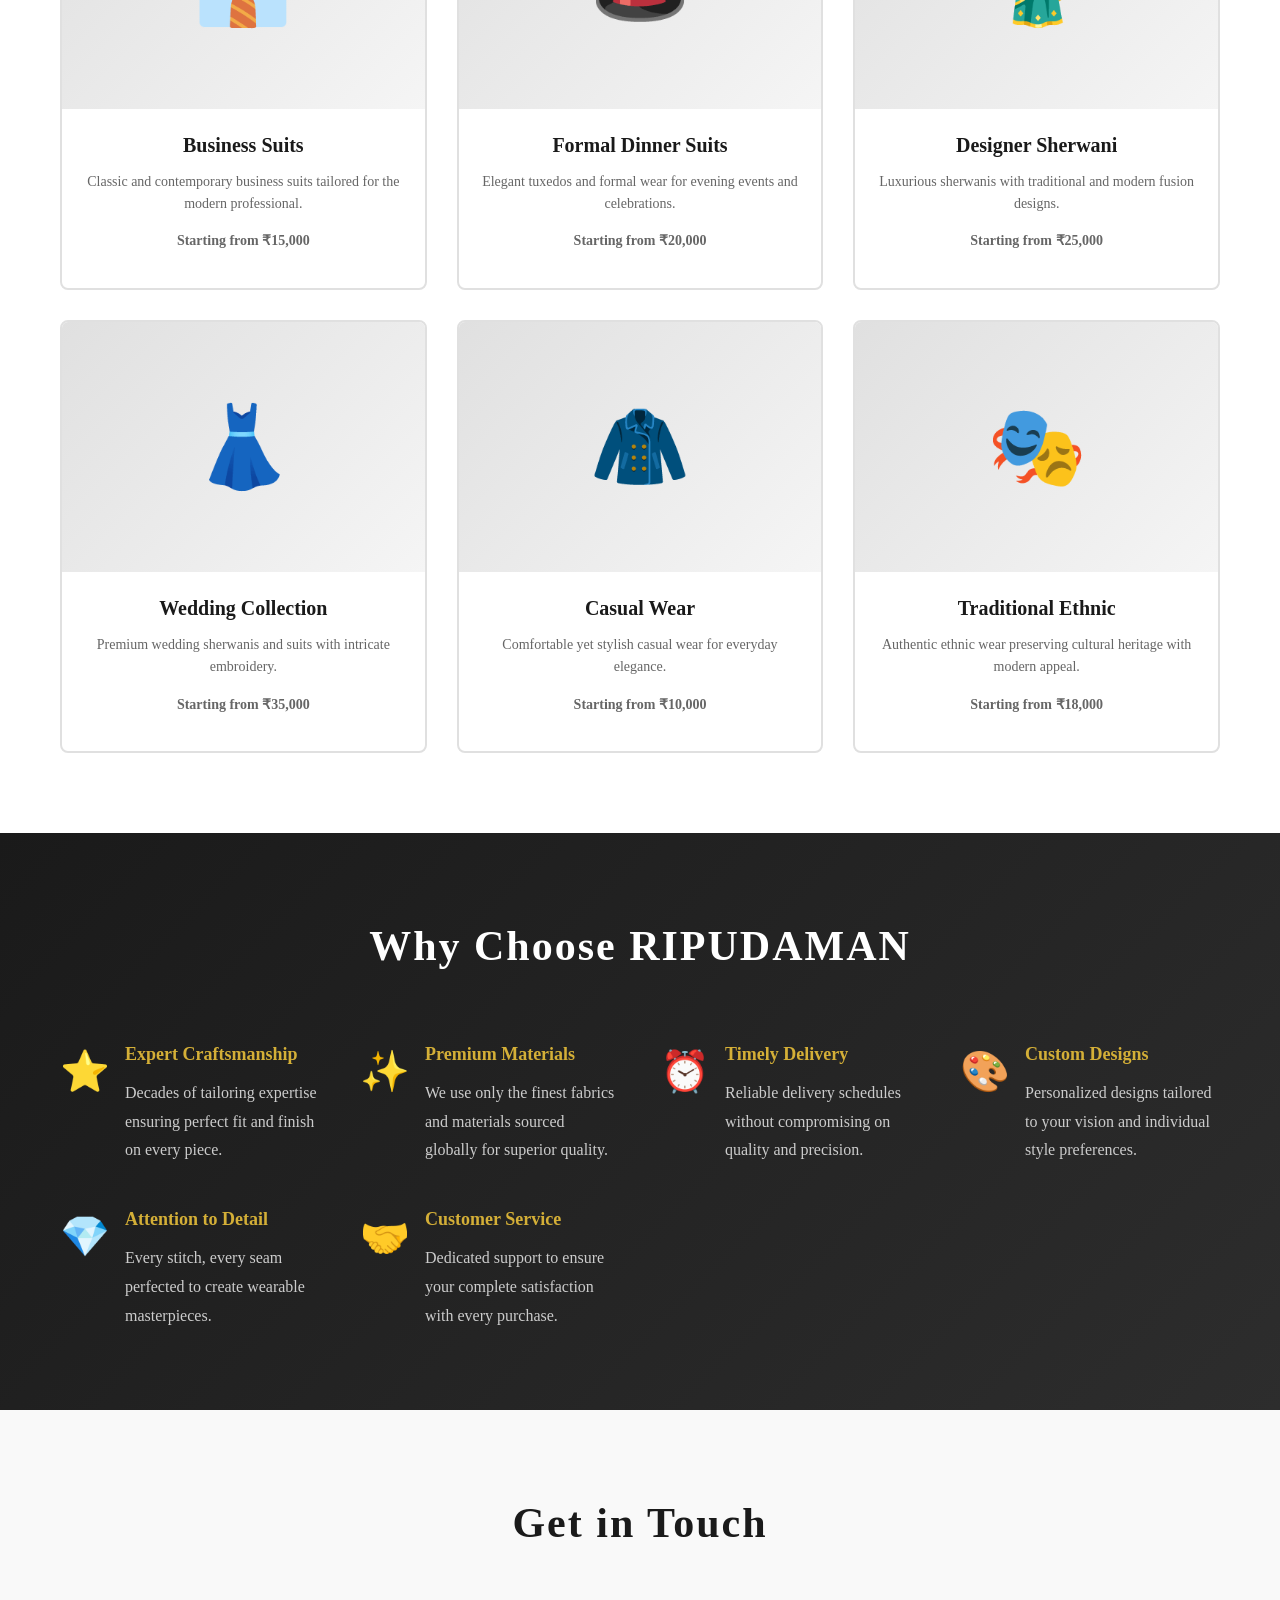
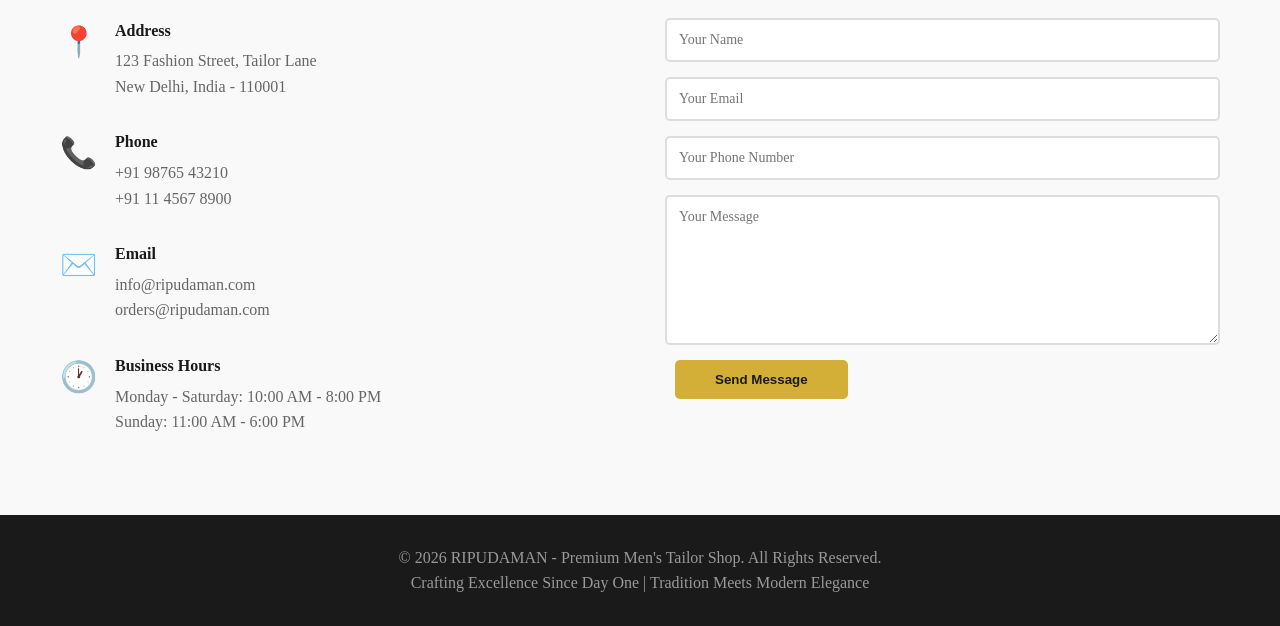
==== commit ce5444d4: "good changes" ====
--- a/index.html
+++ b/index.html
@@ -1,216 +1,601 @@
-<!doctype html>
+<!DOCTYPE html>
 <html lang="en">
 <head>
-  <meta charset="utf-8" />
-  <meta name="viewport" content="width=device-width,initial-scale=1" />
-  <title>RIPUDAMAN — Bespoke Suits, Sherwanis & Women's Ethnic Dresses</title>
-  <meta name="description" content="RIPUDAMAN — Bespoke men's suits, sherwanis and women's ethnic wear. Handcrafted tailoring and personalized fittings in India." />
-
-  <!-- Google Fonts fallback (Cinzel used as a free serif fallback) -->
-  <link href="https://fonts.googleapis.com/css2?family=Poppins:wght@300;400;600&family=Cinzel:wght@600&display=swap" rel="stylesheet">
-
-  <!-- Main stylesheet -->
-  <link rel="stylesheet" href="styles.css" />
+    <meta charset="UTF-8">
+    <meta name="viewport" content="width=device-width, initial-scale=1.0">
+    <title>RIPUDAMAN - Premium Tailor Shop</title>
+    <style>
+        * {
+            margin: 0;
+            padding: 0;
+            box-sizing: border-box;
+        }
+
+        body {
+            font-family: 'Georgia', serif;
+            line-height: 1.6;
+            color: #333;
+        }
+
+        /* Header & Navigation */
+        header {
+            background: linear-gradient(135deg, #1a1a1a 0%, #2d2d2d 100%);
+            color: white;
+            padding: 20px 0;
+            position: sticky;
+            top: 0;
+            z-index: 1000;
+            box-shadow: 0 2px 10px rgba(0,0,0,0.3);
+        }
+
+        .container {
+            max-width: 1200px;
+            margin: 0 auto;
+            padding: 0 20px;
+        }
+
+        .header-content {
+            display: flex;
+            justify-content: space-between;
+            align-items: center;
+        }
+
+        .logo {
+            font-family: 'Trajan Pro', 'Georgia', serif;
+            font-size: 36px;
+            font-weight: bold;
+            letter-spacing: 3px;
+            background: linear-gradient(135deg, #d4af37 0%, #f0e68c 100%);
+            -webkit-background-clip: text;
+            -webkit-text-fill-color: transparent;
+            background-clip: text;
+        }
+
+        nav {
+            display: flex;
+            gap: 30px;
+        }
+
+        nav a {
+            color: white;
+            text-decoration: none;
+            font-size: 14px;
+            font-weight: 500;
+            transition: color 0.3s;
+        }
+
+        nav a:hover {
+            color: #d4af37;
+        }
+
+        /* Hero Section */
+        .hero {
+            background: linear-gradient(rgba(0,0,0,0.5), rgba(0,0,0,0.5)), 
+                        url('data:image/svg+xml,<svg xmlns="http://www.w3.org/2000/svg" viewBox="0 0 1200 600"><defs><pattern id="pattern" x="0" y="0" width="100" height="100" patternUnits="userSpaceOnUse"><rect width="100" height="100" fill="%23f5f5f5"/><line x1="0" y1="0" x2="100" y2="100" stroke="%23ddd" stroke-width="1"/><line x1="100" y1="0" x2="0" y2="100" stroke="%23ddd" stroke-width="1"/></pattern></defs><rect width="1200" height="600" fill="%231a1a1a"/><rect width="1200" height="600" fill="url(%23pattern)"/></svg>');
+            background-size: cover;
+            background-position: center;
+            height: 500px;
+            display: flex;
+            align-items: center;
+            justify-content: center;
+            text-align: center;
+            color: white;
+        }
+
+        .hero-content h1 {
+            font-family: 'Trajan Pro', 'Georgia', serif;
+            font-size: 64px;
+            margin-bottom: 20px;
+            letter-spacing: 4px;
+            text-shadow: 2px 2px 4px rgba(0,0,0,0.7);
+        }
+
+        .hero-content p {
+            font-size: 24px;
+            margin-bottom: 30px;
+            color: #d4af37;
+            text-shadow: 1px 1px 2px rgba(0,0,0,0.7);
+        }
+
+        .cta-button {
+            display: inline-block;
+            background: #d4af37;
+            color: #1a1a1a;
+            padding: 12px 40px;
+            text-decoration: none;
+            border-radius: 5px;
+            font-weight: bold;
+            transition: all 0.3s;
+            margin: 0 10px;
+        }
+
+        .cta-button:hover {
+            background: #f0e68c;
+            transform: translateY(-2px);
+            box-shadow: 0 5px 15px rgba(212, 175, 55, 0.3);
+        }
+
+        .cta-button-secondary {
+            background: transparent;
+            color: white;
+            border: 2px solid #d4af37;
+        }
+
+        .cta-button-secondary:hover {
+            background: #d4af37;
+            color: #1a1a1a;
+        }
+
+        /* Services Section */
+        .services {
+            padding: 80px 0;
+            background: #f9f9f9;
+        }
+
+        .section-title {
+            font-family: 'Trajan Pro', 'Georgia', serif;
+            text-align: center;
+            font-size: 42px;
+            margin-bottom: 60px;
+            letter-spacing: 2px;
+            color: #1a1a1a;
+        }
+
+        .services-grid {
+            display: grid;
+            grid-template-columns: repeat(auto-fit, minmax(300px, 1fr));
+            gap: 40px;
+        }
+
+        .service-card {
+            background: white;
+            padding: 40px;
+            border-radius: 8px;
+            text-align: center;
+            box-shadow: 0 5px 20px rgba(0,0,0,0.1);
+            transition: all 0.3s;
+        }
+
+        .service-card:hover {
+            transform: translateY(-10px);
+            box-shadow: 0 15px 40px rgba(0,0,0,0.2);
+        }
+
+        .service-icon {
+            font-size: 60px;
+            margin-bottom: 20px;
+        }
+
+        .service-card h3 {
+            font-size: 24px;
+            margin-bottom: 15px;
+            color: #1a1a1a;
+        }
+
+        .service-card p {
+            color: #666;
+            line-height: 1.8;
+        }
+
+        /* Products Section */
+        .products {
+            padding: 80px 0;
+            background: white;
+        }
+
+        .products-grid {
+            display: grid;
+            grid-template-columns: repeat(auto-fit, minmax(280px, 1fr));
+            gap: 30px;
+            margin-top: 40px;
+        }
+
+        .product-card {
+            background: white;
+            border: 2px solid #e0e0e0;
+            border-radius: 8px;
+            overflow: hidden;
+            transition: all 0.3s;
+            text-align: center;
+        }
+
+        .product-card:hover {
+            border-color: #d4af37;
+            box-shadow: 0 10px 30px rgba(212, 175, 55, 0.2);
+        }
+
+        .product-image {
+            background: linear-gradient(135deg, #e0e0e0 0%, #f5f5f5 100%);
+            height: 250px;
+            display: flex;
+            align-items: center;
+            justify-content: center;
+            font-size: 80px;
+        }
+
+        .product-info {
+            padding: 20px;
+        }
+
+        .product-card h4 {
+            font-size: 20px;
+            margin-bottom: 10px;
+            color: #1a1a1a;
+        }
+
+        .product-card p {
+            color: #666;
+            font-size: 14px;
+            margin-bottom: 15px;
+        }
+
+        .price {
+            color: #d4af37;
+            font-weight: bold;
+            font-size: 18px;
+        }
+
+        /* Why Choose Us */
+        .why-us {
+            padding: 80px 0;
+            background: linear-gradient(135deg, #1a1a1a 0%, #2d2d2d 100%);
+            color: white;
+        }
+
+        .why-us .section-title {
+            color: white;
+        }
+
+        .features {
+            display: grid;
+            grid-template-columns: repeat(auto-fit, minmax(250px, 1fr));
+            gap: 40px;
+            margin-top: 50px;
+        }
+
+        .feature {
+            display: flex;
+            gap: 15px;
+        }
+
+        .feature-icon {
+            font-size: 40px;
+            color: #d4af37;
+            min-width: 50px;
+        }
+
+        .feature-content h4 {
+            font-size: 18px;
+            margin-bottom: 10px;
+            color: #d4af37;
+        }
+
+        .feature-content p {
+            color: #ccc;
+            line-height: 1.8;
+        }
+
+        /* Contact Section */
+        .contact {
+            padding: 80px 0;
+            background: #f9f9f9;
+        }
+
+        .contact-content {
+            display: grid;
+            grid-template-columns: 1fr 1fr;
+            gap: 50px;
+            margin-top: 40px;
+        }
+
+        .contact-info {
+            display: flex;
+            flex-direction: column;
+            gap: 30px;
+        }
+
+        .contact-item {
+            display: flex;
+            gap: 15px;
+        }
+
+        .contact-item-icon {
+            font-size: 30px;
+            color: #d4af37;
+            min-width: 40px;
+        }
+
+        .contact-item-content h4 {
+            font-size: 16px;
+            margin-bottom: 5px;
+            color: #1a1a1a;
+        }
+
+        .contact-item-content p {
+            color: #666;
+        }
+
+        .contact-form {
+            display: flex;
+            flex-direction: column;
+            gap: 15px;
+        }
+
+        .contact-form input,
+        .contact-form textarea {
+            padding: 12px;
+            border: 2px solid #ddd;
+            border-radius: 5px;
+            font-family: 'Georgia', serif;
+            font-size: 14px;
+        }
+
+        .contact-form input:focus,
+        .contact-form textarea:focus {
+            outline: none;
+            border-color: #d4af37;
+        }
+
+        .contact-form textarea {
+            resize: vertical;
+            min-height: 150px;
+        }
+
+        /* Footer */
+        footer {
+            background: #1a1a1a;
+            color: white;
+            text-align: center;
+            padding: 30px 0;
+            margin-top: 0;
+        }
+
+        footer p {
+            color: #999;
+        }
+
+        /* Responsive */
+        @media (max-width: 768px) {
+            .header-content {
+                flex-direction: column;
+                gap: 20px;
+            }
+
+            nav {
+                flex-direction: column;
+                gap: 10px;
+                text-align: center;
+            }
+
+            .hero-content h1 {
+                font-size: 36px;
+            }
+
+            .hero-content p {
+                font-size: 18px;
+            }
+
+            .contact-content {
+                grid-template-columns: 1fr;
+            }
+
+            .section-title {
+                font-size: 28px;
+            }
+        }
+    </style>
 </head>
 <body>
-  <header class="site-header" role="banner">
-    <div class="container header-inner">
-      <a class="logo" href="/" aria-label="RIPUDAMAN home">
-        <!-- Logo text uses Trajan Pro if you host it; see styles.css for @font-face instructions -->
-        <span class="logo-text">RIPUDAMAN</span>
-      </a>
-
-      <button class="nav-toggle" aria-expanded="false" aria-controls="main-nav">Menu</button>
-
-      <nav id="main-nav" class="main-nav" role="navigation" aria-label="Main Navigation">
-        <a class="important-link" href="#services">Services</a>
-        <a href="#sherwani">Sherwanis</a>
-        <a href="#womens">Women's Ethnic</a>
-        <a href="#gallery">Gallery</a>
-        <a href="#contact">Contact</a>
-      </nav>
-    </div>
-  </header>
-
-  <main>
-    <!-- Hero (parallax) -->
-    <section class="parallax hero" data-speed="0.45"
-      style="background-image:url('https://source.unsplash.com/1600x900/?tailor,suit,workshop');">
-      <div class="container hero-inner">
-        <h1 class="hero-title">Bespoke Tailoring & Timeless Craftsmanship</h1>
-        <p class="hero-sub">Custom-made men's suits, ornate sherwanis and elegant women's ethnic wear — crafted in India with precision.</p>
-        <div class="cta-group">
-          <a class="btn-primary important-link" href="#contact">Book a Fitting</a>
-          <a class="btn-outline" href="#gallery">View Gallery</a>
+    <!-- Header & Navigation -->
+    <header>
+        <div class="container">
+            <div class="header-content">
+                <div class="logo">RIPUDAMAN</div>
+                <nav>
+                    <a href="#home">Home</a>
+                    <a href="#services">Services</a>
+                    <a href="#products">Products</a>
+                    <a href="#about">About</a>
+                    <a href="#contact">Contact</a>
+                </nav>
+            </div>
         </div>
-      </div>
+    </header>
+
+    <!-- Hero Section -->
+    <section class="hero" id="home">
+        <div class="hero-content">
+            <h1>RIPUDAMAN</h1>
+            <p>Crafted Excellence in Men's Formal Wear</p>
+            <a href="#contact" class="cta-button">Get Tailored</a>
+            <a href="#products" class="cta-button cta-button-secondary">Explore Collections</a>
+        </div>
     </section>
 
-    <!-- Services -->
-    <section id="services" class="container services">
-      <h2>Our Services</h2>
-      <div class="cards">
-        <article class="card">
-          <h3>Bespoke Suits (Men)</h3>
-          <p>Handmade suits with full canvassing, premium linings and personalized measurements for a perfect fit.</p>
-        </article>
-
-        <article class="card">
-          <h3>Wedding Sherwanis</h3>
-          <p>Traditional and contemporary sherwanis with custom embroidery, handwork and tailoring for wedding ceremonies.</p>
-        </article>
-
-        <article class="card">
-          <h3>Women's Ethnic Dresses</h3>
-          <p>Sarees, lehengas, anarkalis and Indo-western ensembles — bespoke stitching, embroidery and styling consultations.</p>
-        </article>
-
-        <article class="card">
-          <h3>Alterations & Styling</h3>
-          <p>Precision alterations, repairs and styling advice to refresh your wardrobe or prepare for special occasions.</p>
-        </article>
-      </div>
+    <!-- Services Section -->
+    <section class="services" id="services">
+        <div class="container">
+            <h2 class="section-title">Our Services</h2>
+            <div class="services-grid">
+                <div class="service-card">
+                    <div class="service-icon">👔</div>
+                    <h3>Custom Suits</h3>
+                    <p>Bespoke tailoring for premium suits crafted to your exact measurements and preferences. Experience unparalleled comfort and elegance.</p>
+                </div>
+                <div class="service-card">
+                    <div class="service-icon">🥻</div>
+                    <h3>Indian Sherwani</h3>
+                    <p>Authentic traditional sherwanis with modern designs. Perfect for weddings, ceremonies, and special occasions. Intricate details and fine craftsmanship.</p>
+                </div>
+                <div class="service-card">
+                    <div class="service-icon">✂️</div>
+                    <h3>Alterations & Repairs</h3>
+                    <p>Professional alterations and repairs to keep your formal wear looking pristine. Quick turnaround with meticulous attention to detail.</p>
+                </div>
+            </div>
+        </div>
     </section>
 
-    <!-- Sherwani parallax -->
-    <section class="parallax sherwani" data-speed="0.35"
-      style="background-image:url('https://source.unsplash.com/1600x900/?sherwani,embroidered,wedding');">
-      <div class="container center-text">
-        <h2>Wedding Sherwanis — Heirloom Quality</h2>
-        <p>Custom embroidery, hand-stitched finishing and luxurious fabrics chosen with care.</p>
-      </div>
+    <!-- Products Section -->
+    <section class="products" id="products">
+        <div class="container">
+            <h2 class="section-title">Our Collections</h2>
+            <div class="products-grid">
+                <div class="product-card">
+                    <div class="product-image">👔</div>
+                    <div class="product-info">
+                        <h4>Business Suits</h4>
+                        <p>Classic and contemporary business suits tailored for the modern professional.</p>
+                        <p class="price">Starting from ₹15,000</p>
+                    </div>
+                </div>
+                <div class="product-card">
+                    <div class="product-image">🎩</div>
+                    <div class="product-info">
+                        <h4>Formal Dinner Suits</h4>
+                        <p>Elegant tuxedos and formal wear for evening events and celebrations.</p>
+                        <p class="price">Starting from ₹20,000</p>
+                    </div>
+                </div>
+                <div class="product-card">
+                    <div class="product-image">🥻</div>
+                    <div class="product-info">
+                        <h4>Designer Sherwani</h4>
+                        <p>Luxurious sherwanis with traditional and modern fusion designs.</p>
+                        <p class="price">Starting from ₹25,000</p>
+                    </div>
+                </div>
+                <div class="product-card">
+                    <div class="product-image">👗</div>
+                    <div class="product-info">
+                        <h4>Wedding Collection</h4>
+                        <p>Premium wedding sherwanis and suits with intricate embroidery.</p>
+                        <p class="price">Starting from ₹35,000</p>
+                    </div>
+                </div>
+                <div class="product-card">
+                    <div class="product-image">🧥</div>
+                    <div class="product-info">
+                        <h4>Casual Wear</h4>
+                        <p>Comfortable yet stylish casual wear for everyday elegance.</p>
+                        <p class="price">Starting from ₹10,000</p>
+                    </div>
+                </div>
+                <div class="product-card">
+                    <div class="product-image">🎭</div>
+                    <div class="product-info">
+                        <h4>Traditional Ethnic</h4>
+                        <p>Authentic ethnic wear preserving cultural heritage with modern appeal.</p>
+                        <p class="price">Starting from ₹18,000</p>
+                    </div>
+                </div>
+            </div>
+        </div>
     </section>
 
-    <!-- Women's Ethnic parallax -->
-    <section class="parallax womens" data-speed="0.3"
-      style="background-image:url('https://source.unsplash.com/1600x900/?women,ethnic,lehenga');">
-      <div class="container center-text">
-        <h2>Women's Ethnic Wear</h2>
-        <p>From bridal lehengas to festive sarees — designed & tailored to flatter every silhouette.</p>
-      </div>
+    <!-- Why Choose Us -->
+    <section class="why-us" id="about">
+        <div class="container">
+            <h2 class="section-title">Why Choose RIPUDAMAN</h2>
+            <div class="features">
+                <div class="feature">
+                    <div class="feature-icon">⭐</div>
+                    <div class="feature-content">
+                        <h4>Expert Craftsmanship</h4>
+                        <p>Decades of tailoring expertise ensuring perfect fit and finish on every piece.</p>
+                    </div>
+                </div>
+                <div class="feature">
+                    <div class="feature-icon">✨</div>
+                    <div class="feature-content">
+                        <h4>Premium Materials</h4>
+                        <p>We use only the finest fabrics and materials sourced globally for superior quality.</p>
+                    </div>
+                </div>
+                <div class="feature">
+                    <div class="feature-icon">⏰</div>
+                    <div class="feature-content">
+                        <h4>Timely Delivery</h4>
+                        <p>Reliable delivery schedules without compromising on quality and precision.</p>
+                    </div>
+                </div>
+                <div class="feature">
+                    <div class="feature-icon">🎨</div>
+                    <div class="feature-content">
+                        <h4>Custom Designs</h4>
+                        <p>Personalized designs tailored to your vision and individual style preferences.</p>
+                    </div>
+                </div>
+                <div class="feature">
+                    <div class="feature-icon">💎</div>
+                    <div class="feature-content">
+                        <h4>Attention to Detail</h4>
+                        <p>Every stitch, every seam perfected to create wearable masterpieces.</p>
+                    </div>
+                </div>
+                <div class="feature">
+                    <div class="feature-icon">🤝</div>
+                    <div class="feature-content">
+                        <h4>Customer Service</h4>
+                        <p>Dedicated support to ensure your complete satisfaction with every purchase.</p>
+                    </div>
+                </div>
+            </div>
+        </div>
     </section>
 
-    <!-- Gallery -->
-    <section id="gallery" class="container gallery-section">
-      <h2>Gallery</h2>
-      <div class="gallery-grid">
-        <img src="https://source.unsplash.com/800x800/?mens-suit,portrait" alt="Men's suit portrait" loading="lazy" />
-        <img src="https://source.unsplash.com/800x800/?sherwani,detail" alt="Sherwani detail" loading="lazy" />
-        <img src="https://source.unsplash.com/800x800/?lehenga,bridal" alt="Bridal lehenga" loading="lazy" />
-        <img src="https://source.unsplash.com/800x800/?tailoring,stitching" alt="Tailoring detail" loading="lazy" />
-      </div>
+    <!-- Contact Section -->
+    <section class="contact" id="contact">
+        <div class="container">
+            <h2 class="section-title">Get in Touch</h2>
+            <div class="contact-content">
+                <div class="contact-info">
+                    <div class="contact-item">
+                        <div class="contact-item-icon">📍</div>
+                        <div class="contact-item-content">
+                            <h4>Address</h4>
+                            <p>123 Fashion Street, Tailor Lane<br>New Delhi, India - 110001</p>
+                        </div>
+                    </div>
+                    <div class="contact-item">
+                        <div class="contact-item-icon">📞</div>
+                        <div class="contact-item-content">
+                            <h4>Phone</h4>
+                            <p>+91 98765 43210<br>+91 11 4567 8900</p>
+                        </div>
+                    </div>
+                    <div class="contact-item">
+                        <div class="contact-item-icon">✉️</div>
+                        <div class="contact-item-content">
+                            <h4>Email</h4>
+                            <p>info@ripudaman.com<br>orders@ripudaman.com</p>
+                        </div>
+                    </div>
+                    <div class="contact-item">
+                        <div class="contact-item-icon">🕐</div>
+                        <div class="contact-item-content">
+                            <h4>Business Hours</h4>
+                            <p>Monday - Saturday: 10:00 AM - 8:00 PM<br>Sunday: 11:00 AM - 6:00 PM</p>
+                        </div>
+                    </div>
+                </div>
+                <form class="contact-form" onsubmit="event.preventDefault(); alert('Thank you! We will contact you soon.');">
+                    <input type="text" placeholder="Your Name" required>
+                    <input type="email" placeholder="Your Email" required>
+                    <input type="tel" placeholder="Your Phone Number">
+                    <textarea placeholder="Your Message" required></textarea>
+                    <button type="submit" class="cta-button" style="align-self: flex-start; border: none; cursor: pointer;">Send Message</button>
+                </form>
+            </div>
+        </div>
     </section>
 
-    <!-- Testimonials (optional short block) -->
-    <section class="container testimonials">
-      <h2>Testimonials</h2>
-      <blockquote>
-        "Absolutely perfect fit — the tailoring and attention to detail are unparalleled." — A happy client
-      </blockquote>
-    </section>
-
-    <!-- Contact -->
-    <section id="contact" class="container contact-section">
-      <h2>Contact & Bookings</h2>
-      <p>Visit our workshop or book a private fitting. Replace the form action with your preferred backend or Formspree/Netlify Forms.</p>
-
-      <form class="contact-form" action="#" method="post" onsubmit="alert('Demo form — replace action with your backend'); return false;">
-        <label>
-          Name
-          <input type="text" name="name" required />
-        </label>
-
-        <label>
-          Email
-          <input type="email" name="email" required />
-        </label>
-
-        <label>
-          Phone
-          <input type="tel" name="phone" />
-        </label>
-
-        <label class="full">
-          Message
-          <textarea name="message" required></textarea>
-        </label>
-
-        <button class="btn-primary important-link" type="submit">Send</button>
-      </form>
-    </section>
-
-    <footer class="site-footer">
-      <div class="container footer-inner">
-        <p>RIPUDAMAN — Bespoke Tailoring. Images via <a href="https://unsplash.com" target="_blank" rel="noopener">Unsplash</a>. For production, download and host images in /images.</p>
-        <p>&copy; <span id="year"></span> RIPUDAMAN</p>
-      </div>
+    <!-- Footer -->
+    <footer>
+        <div class="container">
+            <p>&copy; 2026 RIPUDAMAN - Premium Men's Tailor Shop. All Rights Reserved.</p>
+            <p>Crafting Excellence Since Day One | Tradition Meets Modern Elegance</p>
+        </div>
     </footer>
-  </main>
-
-  <!-- Lightbox -->
-  <div id="lightbox" class="lightbox" aria-hidden="true" role="dialog">
-    <button class="lightbox-close" aria-label="Close">×</button>
-    <img class="lightbox-img" alt="" />
-  </div>
-
-  <script>
-    // Copyright year
-    document.getElementById('year').textContent = new Date().getFullYear();
-
-    // Mobile nav toggle
-    const navToggle = document.querySelector('.nav-toggle');
-    const mainNav = document.getElementById('main-nav');
-    navToggle.addEventListener('click', () => {
-      const expanded = navToggle.getAttribute('aria-expanded') === 'true';
-      navToggle.setAttribute('aria-expanded', String(!expanded));
-      mainNav.classList.toggle('open');
-    });
-
-    // Parallax (performant): translateY on elements with .parallax
-    const parallaxEls = document.querySelectorAll('.parallax');
-    let latestScrollY = 0;
-    let ticking = false;
-    function onScroll() {
-      latestScrollY = window.scrollY;
-      if (!ticking) {
-        window.requestAnimationFrame(() => {
-          parallaxEls.forEach(el => {
-            const speed = parseFloat(el.dataset.speed) || 0.4;
-            el.style.transform = `translateY(${-(latestScrollY * speed)}px)`;
-          });
-          ticking = false;
-        });
-        ticking = true;
-      }
-    }
-    window.addEventListener('scroll', onScroll, { passive: true });
-    onScroll();
-
-    // Gallery lightbox
-    const galleryImgs = document.querySelectorAll('.gallery-grid img');
-    const lightbox = document.getElementById('lightbox');
-    const lightboxImg = lightbox.querySelector('.lightbox-img');
-    const lightboxClose = lightbox.querySelector('.lightbox-close');
-
-    galleryImgs.forEach(img => {
-      img.addEventListener('click', () => {
-        // Prefer higher-res by requesting a larger size
-        const src = img.src.replace('/800x800/', '/1200x1200/');
-        lightboxImg.src = src;
-        lightboxImg.alt = img.alt || '';
-        lightbox.classList.add('open');
-        lightbox.setAttribute('aria-hidden', 'false');
-      });
-    });
-
-    function closeLightbox() {
-      lightbox.classList.remove('open');
-      lightbox.setAttribute('aria-hidden', 'true');
-      lightboxImg.src = '';
-    }
-    lightboxClose.addEventListener('click', closeLightbox);
-    lightbox.addEventListener('click', (e) => { if (e.target === lightbox) closeLightbox(); });
-    window.addEventListener('keydown', (e) => { if (e.key === 'Escape' && lightbox.classList.contains('open')) closeLightbox(); });
-  </script>
 </body>
-</html>+</html>
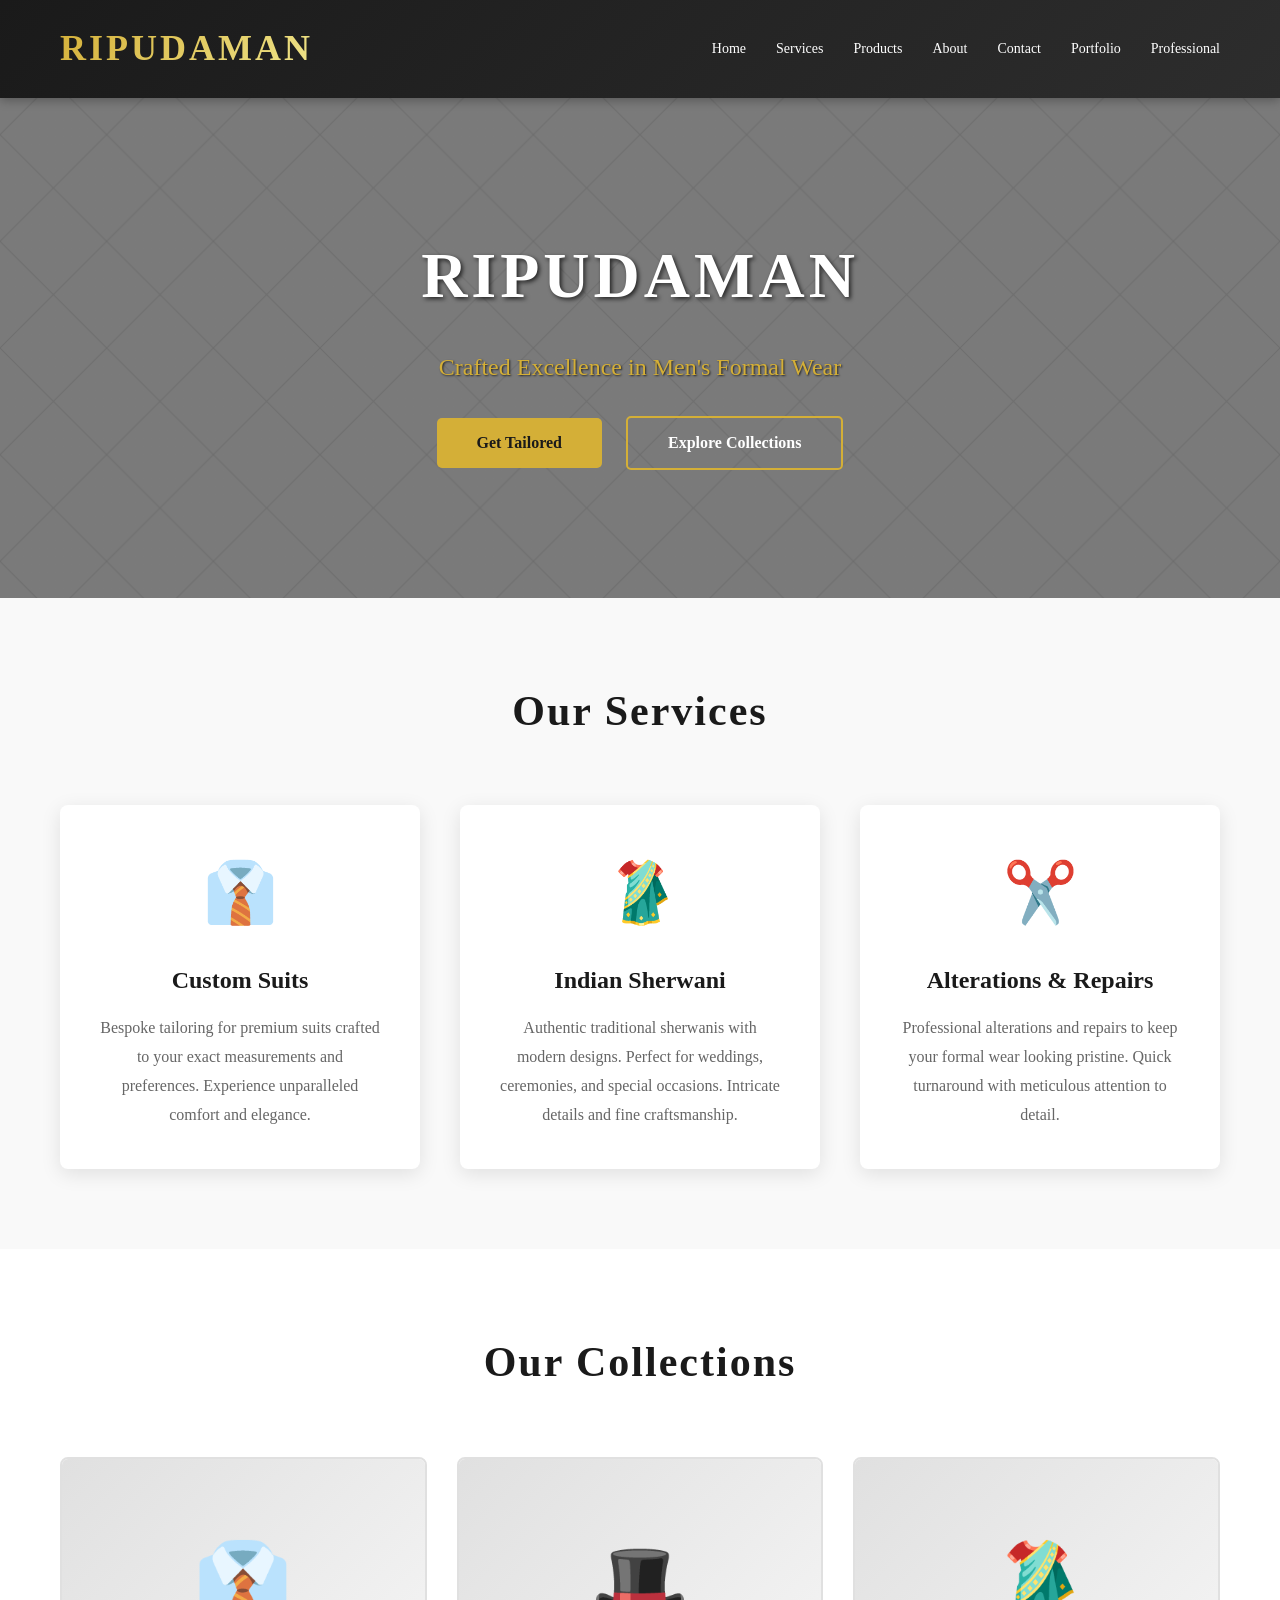
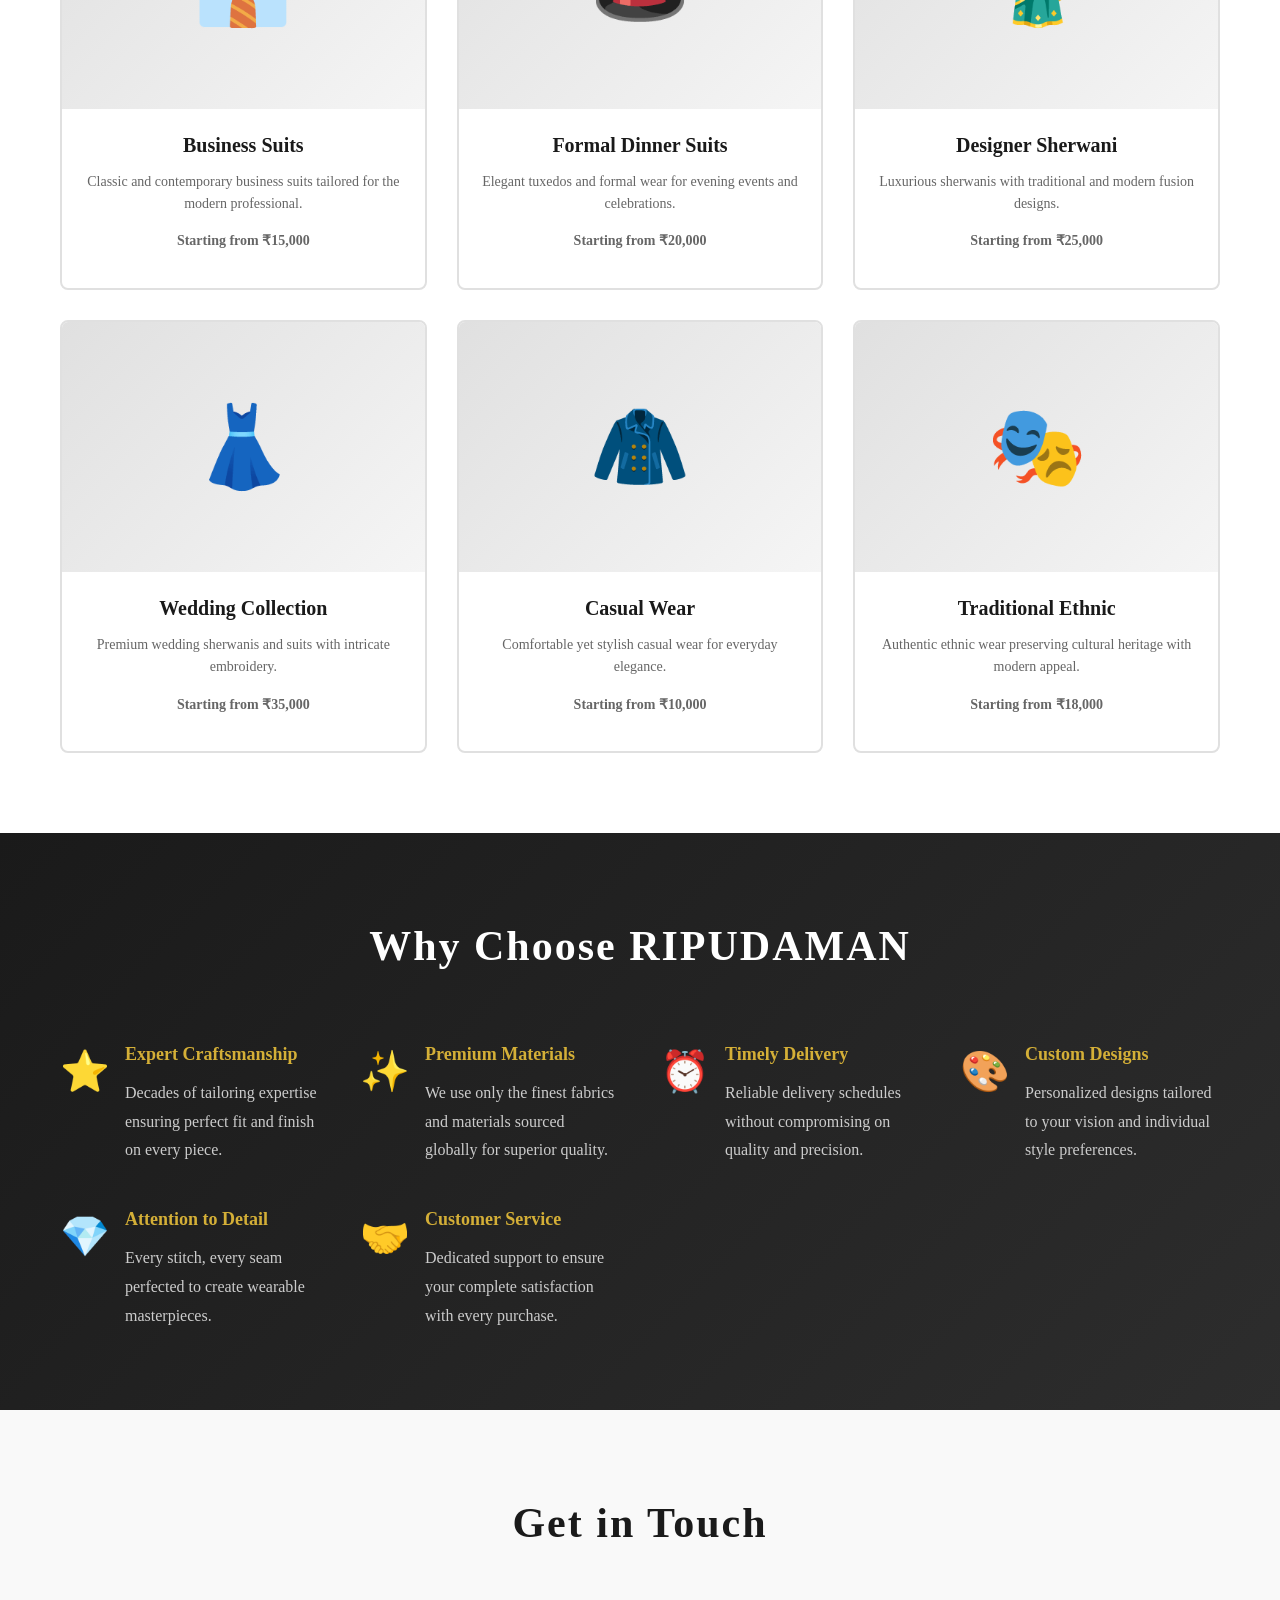
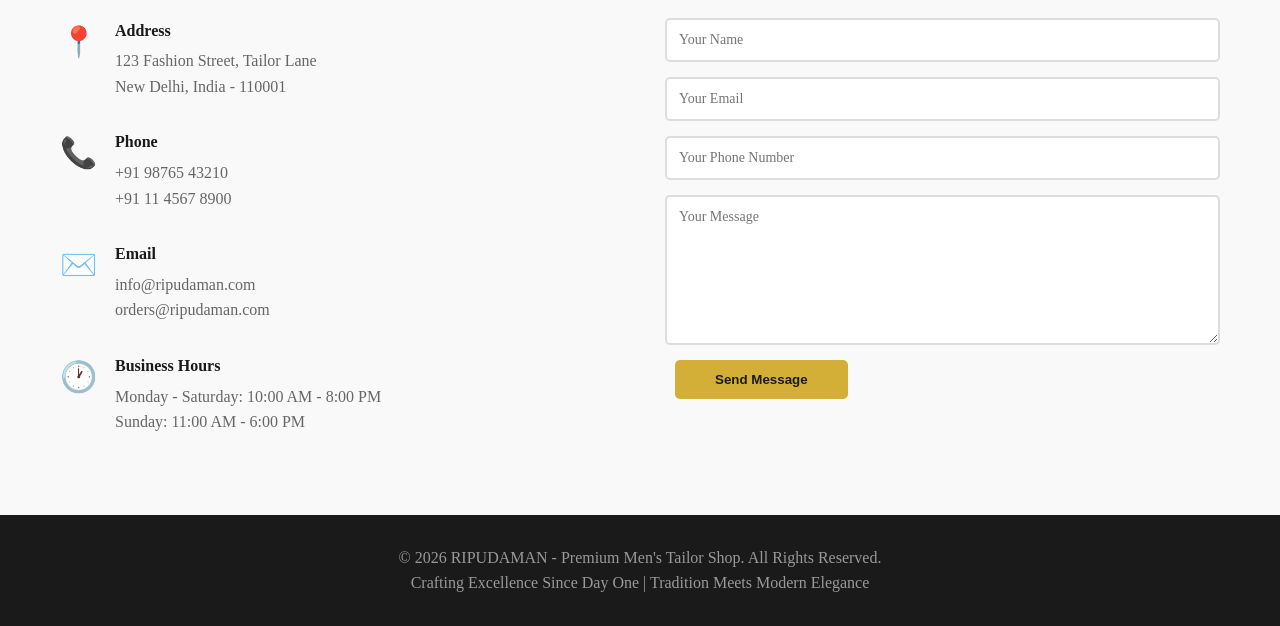
==== commit a96b859e: "upload everything" ====
--- a/index.html
+++ b/index.html
@@ -66,6 +66,33 @@
 
         nav a:hover {
             color: #d4af37;
+        }
+
+        .menu-toggle {
+            display: none;
+            flex-direction: column;
+            cursor: pointer;
+            gap: 5px;
+        }
+
+        .menu-toggle span {
+            width: 25px;
+            height: 3px;
+            background: white;
+            border-radius: 2px;
+            transition: all 0.3s;
+        }
+
+        .menu-toggle.active span:nth-child(1) {
+            transform: rotate(45deg) translate(8px, 8px);
+        }
+
+        .menu-toggle.active span:nth-child(2) {
+            opacity: 0;
+        }
+
+        .menu-toggle.active span:nth-child(3) {
+            transform: rotate(-45deg) translate(7px, -7px);
         }
 
         /* Hero Section */
@@ -357,14 +384,48 @@
         /* Responsive */
         @media (max-width: 768px) {
             .header-content {
+                flex-direction: row;
+                justify-content: space-between;
+                align-items: center;
+            }
+
+            .menu-toggle {
+                display: flex;
+            }
+
+            nav {
+                position: absolute;
+                top: 70px;
+                left: 0;
+                right: 0;
+                background: linear-gradient(135deg, #1a1a1a 0%, #2d2d2d 100%);
                 flex-direction: column;
-                gap: 20px;
-            }
-
-            nav {
-                flex-direction: column;
-                gap: 10px;
-                text-align: center;
+                gap: 0;
+                text-align: left;
+                padding: 0 20px; /* remove vertical padding when closed */
+                max-height: 0;
+                overflow: hidden;
+                transition: max-height 0.3s ease-out, padding 0.2s ease-out;
+                pointer-events: none; /* prevent interactions when closed */
+            }
+
+            nav.active {
+                max-height: 300px;
+                padding: 20px; /* restore padding when opened */
+                pointer-events: auto;
+            }
+
+            nav a {
+                padding: 12px 0;
+                border-bottom: 1px solid rgba(255, 255, 255, 0.1);
+            }
+
+            nav a:last-child {
+                border-bottom: none;
+            }
+
+            .logo {
+                font-size: 24px;
             }
 
             .hero-content h1 {
@@ -381,6 +442,42 @@
 
             .section-title {
                 font-size: 28px;
+            }
+        }
+
+        @media (max-width: 480px) {
+            .logo {
+                font-size: 20px;
+                letter-spacing: 1px;
+            }
+
+            header {
+                padding: 15px 0;
+            }
+
+            .hero-content h1 {
+                font-size: 28px;
+            }
+
+            .hero-content p {
+                font-size: 16px;
+            }
+
+            .cta-button {
+                padding: 10px 25px;
+                font-size: 14px;
+                margin: 5px;
+            }
+
+            .section-title {
+                font-size: 24px;
+                margin-bottom: 40px;
+            }
+
+            .services-grid,
+            .products-grid,
+            .features {
+                gap: 20px;
             }
         }
     </style>
@@ -391,12 +488,19 @@
         <div class="container">
             <div class="header-content">
                 <div class="logo">RIPUDAMAN</div>
-                <nav>
+                <div class="menu-toggle" id="menuToggle">
+                    <span></span>
+                    <span></span>
+                    <span></span>
+                </div>
+                <nav id="navMenu">
                     <a href="#home">Home</a>
                     <a href="#services">Services</a>
                     <a href="#products">Products</a>
                     <a href="#about">About</a>
                     <a href="#contact">Contact</a>
+                    <a href="portfolio.html">Portfolio</a>
+                       <a href="professional.html">Professional</a>
                 </nav>
             </div>
         </div>
@@ -597,5 +701,33 @@
             <p>Crafting Excellence Since Day One | Tradition Meets Modern Elegance</p>
         </div>
     </footer>
+
+    <script>
+        // Mobile menu toggle
+        const menuToggle = document.getElementById('menuToggle');
+        const navMenu = document.getElementById('navMenu');
+
+        menuToggle.addEventListener('click', () => {
+            menuToggle.classList.toggle('active');
+            navMenu.classList.toggle('active');
+        });
+
+        // Close menu when a link is clicked
+        const navLinks = navMenu.querySelectorAll('a');
+        navLinks.forEach(link => {
+            link.addEventListener('click', () => {
+                menuToggle.classList.remove('active');
+                navMenu.classList.remove('active');
+            });
+        });
+
+        // Close menu when clicking outside
+        document.addEventListener('click', (e) => {
+            if (!e.target.closest('header')) {
+                menuToggle.classList.remove('active');
+                navMenu.classList.remove('active');
+            }
+        });
+    </script>
 </body>
 </html>
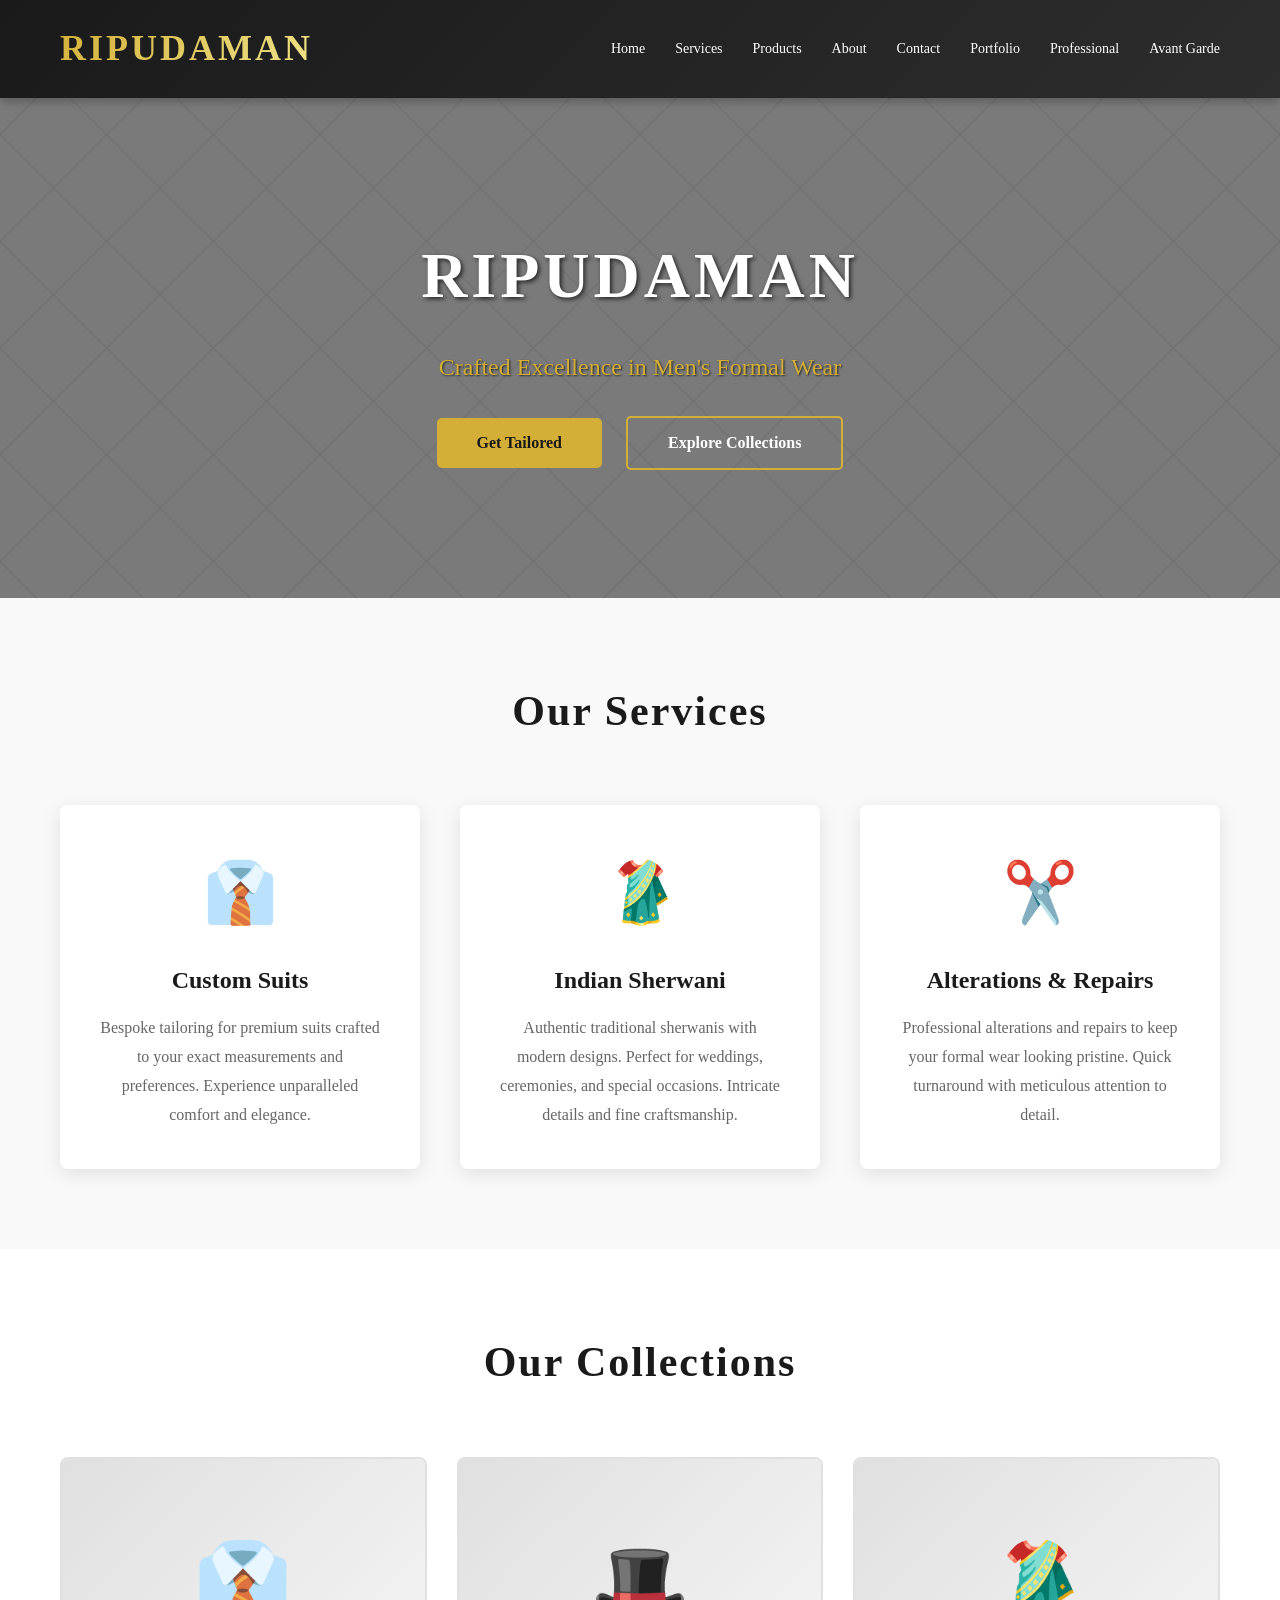
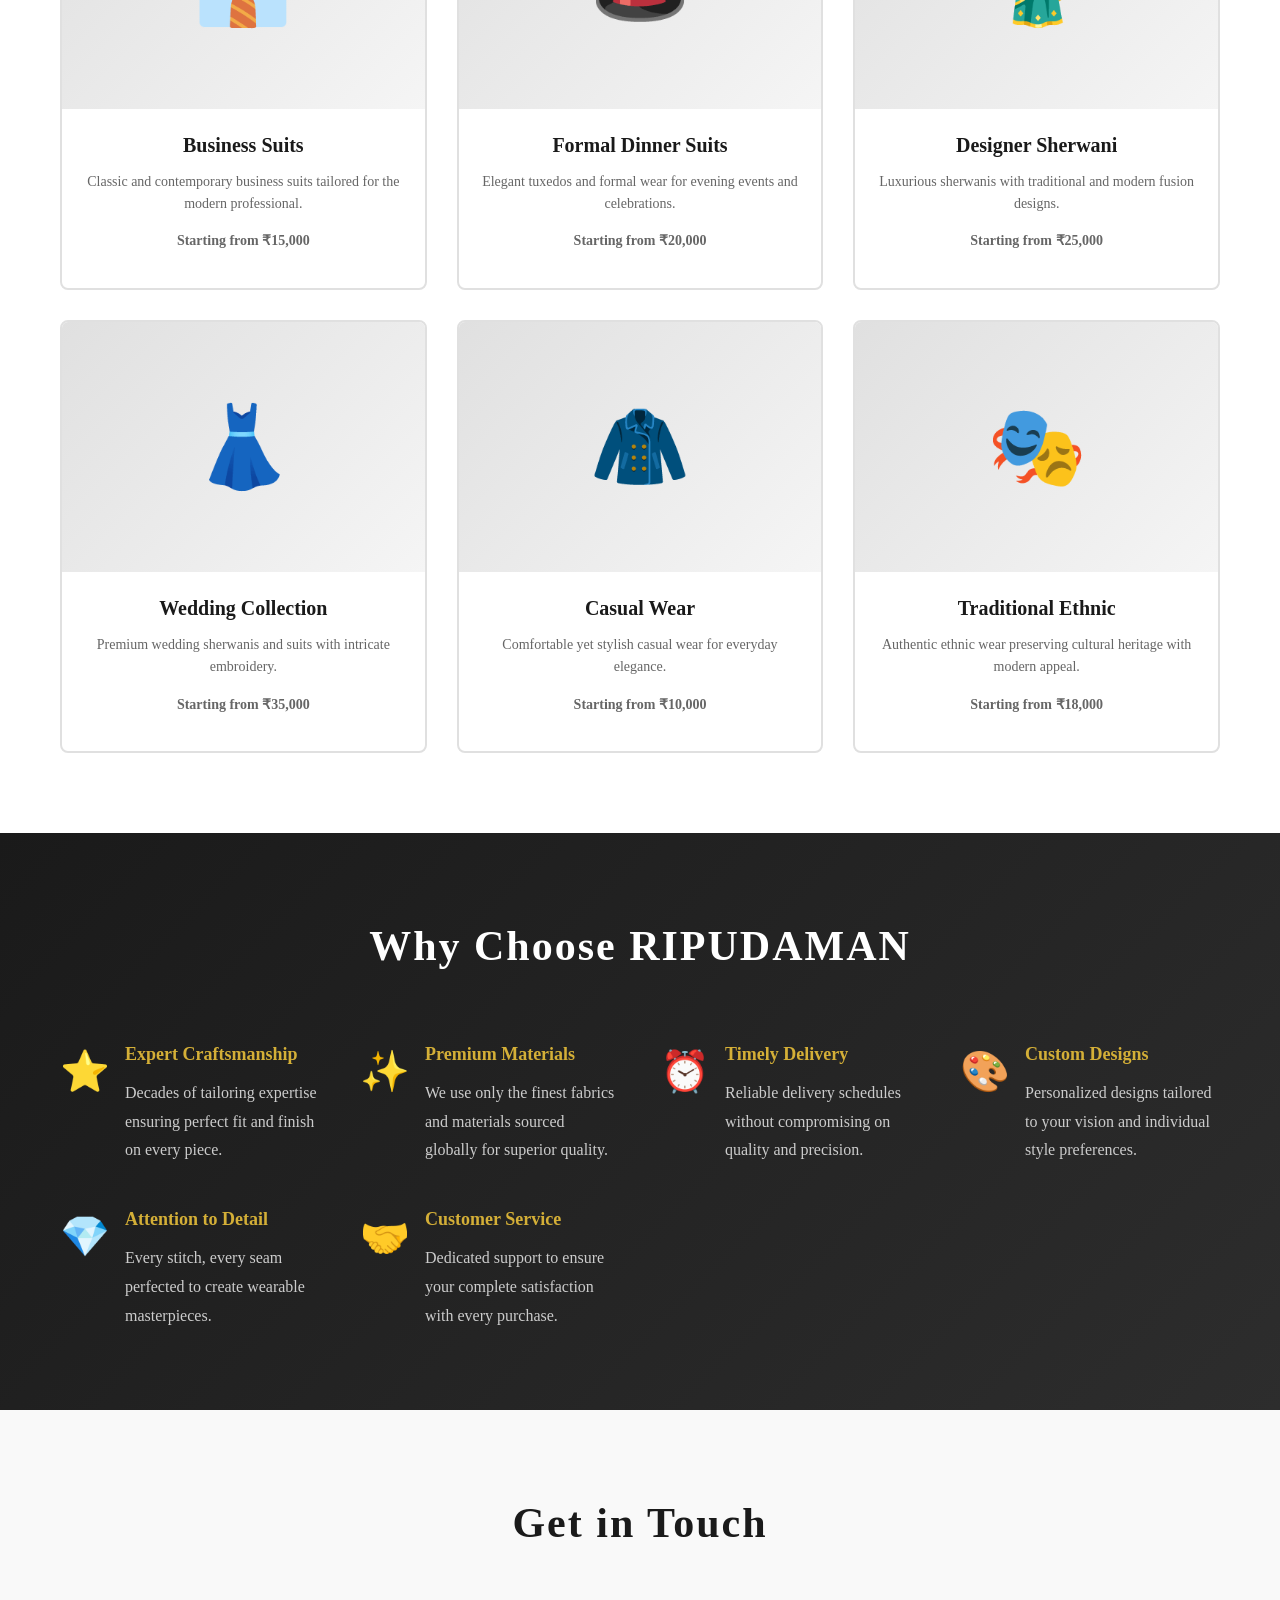
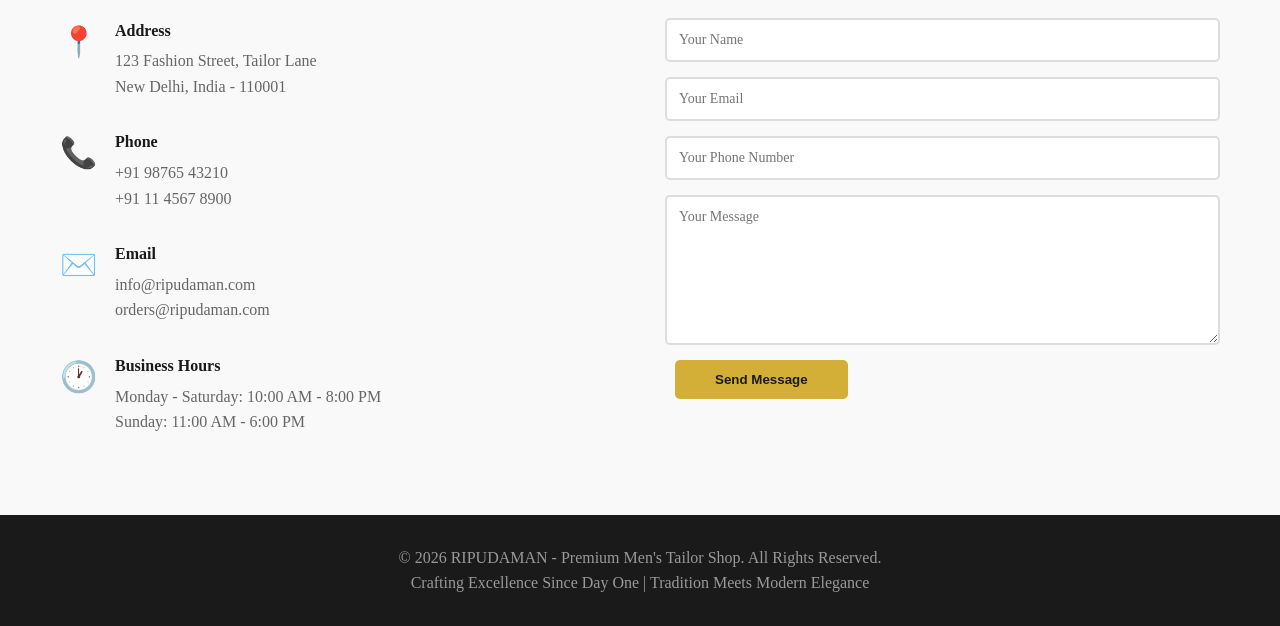
==== commit 2d2c2571: "new pages" ====
--- a/index.html
+++ b/index.html
@@ -500,8 +500,7 @@
                     <a href="#about">About</a>
                     <a href="#contact">Contact</a>
                     <a href="portfolio.html">Portfolio</a>
-                       <a href="professional.html">Professional</a>
-                </nav>
+                       <a href="professional.html">Professional</a>                    <a href="avant-garde.html">Avant Garde</a>                </nav>
             </div>
         </div>
     </header>
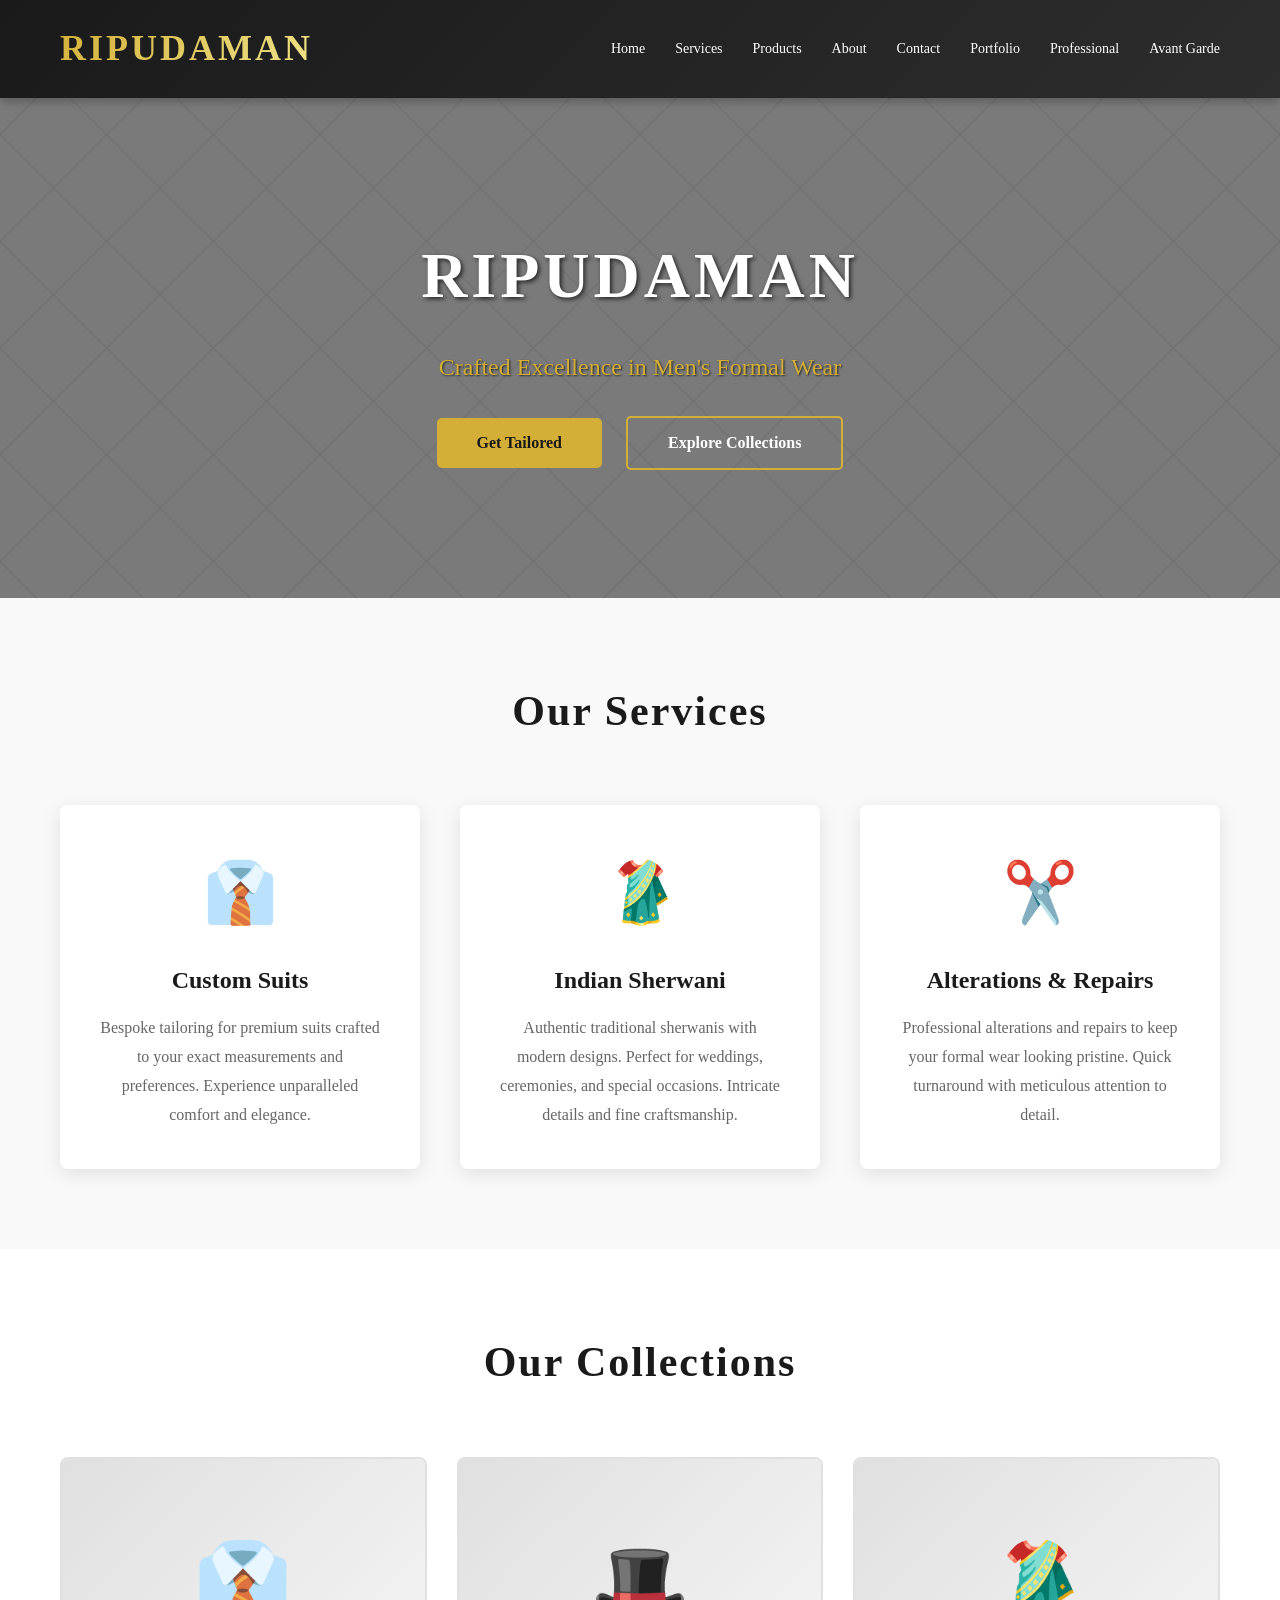
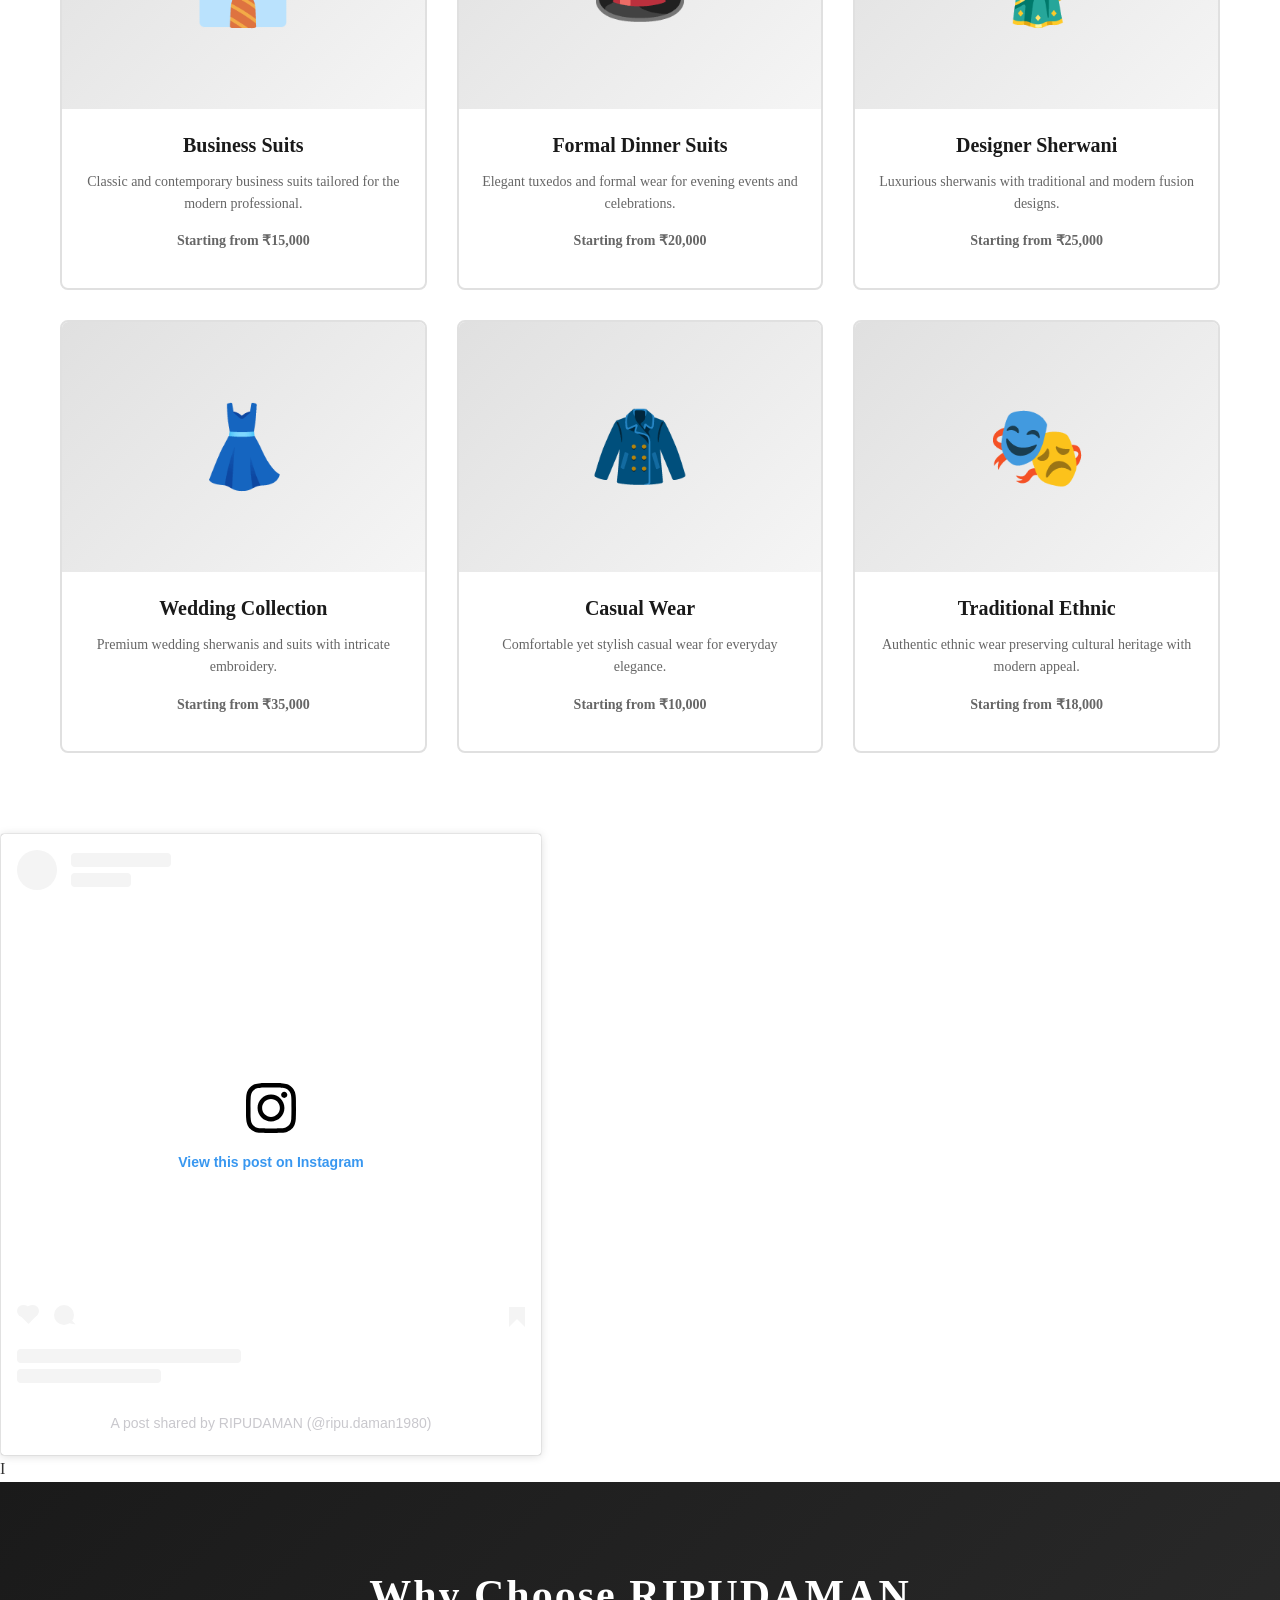
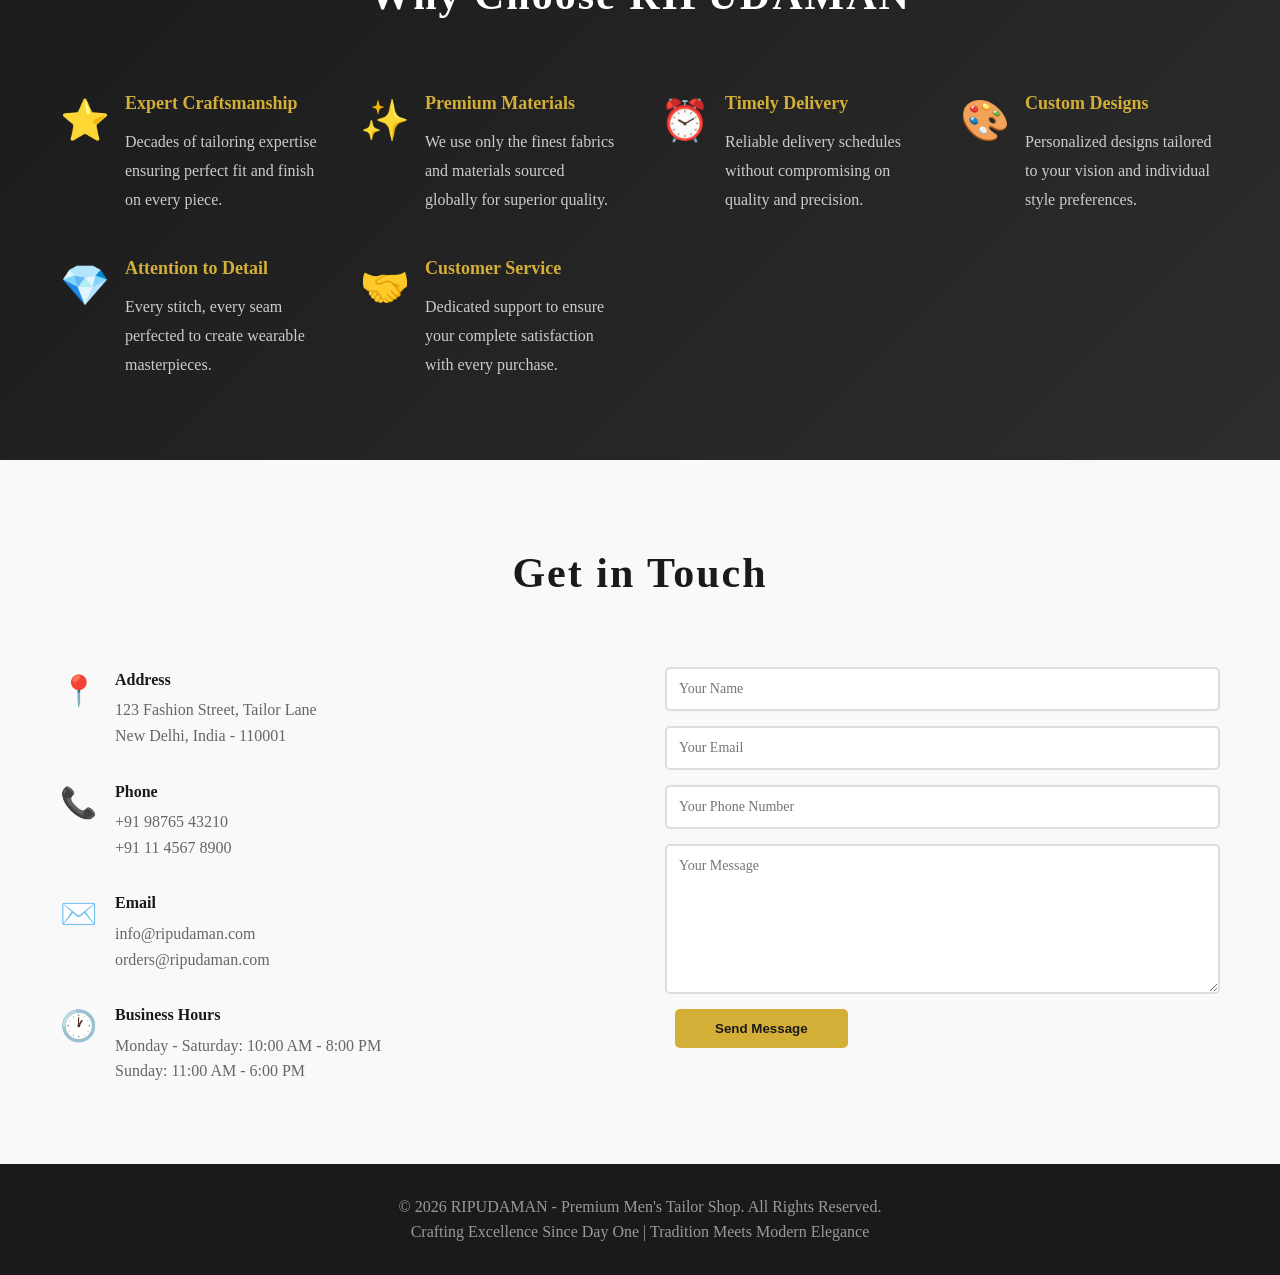
==== commit 0c1bdc52: "scroll type too" ====
--- a/index.html
+++ b/index.html
@@ -595,6 +595,10 @@
             </div>
         </div>
     </section>
+    <section>
+        <blockquote class="instagram-media" data-instgrm-captioned data-instgrm-permalink="https://www.instagram.com/reel/DOQK2yKE6DQ/?utm_source=ig_embed&amp;utm_campaign=loading" data-instgrm-version="14" style=" background:#FFF; border:0; border-radius:3px; box-shadow:0 0 1px 0 rgba(0,0,0,0.5),0 1px 10px 0 rgba(0,0,0,0.15); margin: 1px; max-width:540px; min-width:326px; padding:0; width:99.375%; width:-webkit-calc(100% - 2px); width:calc(100% - 2px);"><div style="padding:16px;"> <a href="https://www.instagram.com/reel/DOQK2yKE6DQ/?utm_source=ig_embed&amp;utm_campaign=loading" style=" background:#FFFFFF; line-height:0; padding:0 0; text-align:center; text-decoration:none; width:100%;" target="_blank"> <div style=" display: flex; flex-direction: row; align-items: center;"> <div style="background-color: #F4F4F4; border-radius: 50%; flex-grow: 0; height: 40px; margin-right: 14px; width: 40px;"></div> <div style="display: flex; flex-direction: column; flex-grow: 1; justify-content: center;"> <div style=" background-color: #F4F4F4; border-radius: 4px; flex-grow: 0; height: 14px; margin-bottom: 6px; width: 100px;"></div> <div style=" background-color: #F4F4F4; border-radius: 4px; flex-grow: 0; height: 14px; width: 60px;"></div></div></div><div style="padding: 19% 0;"></div> <div style="display:block; height:50px; margin:0 auto 12px; width:50px;"><svg width="50px" height="50px" viewBox="0 0 60 60" version="1.1" xmlns="https://www.w3.org/2000/svg" xmlns:xlink="https://www.w3.org/1999/xlink"><g stroke="none" stroke-width="1" fill="none" fill-rule="evenodd"><g transform="translate(-511.000000, -20.000000)" fill="#000000"><g><path d="M556.869,30.41 C554.814,30.41 553.148,32.076 553.148,34.131 C553.148,36.186 554.814,37.852 556.869,37.852 C558.924,37.852 560.59,36.186 560.59,34.131 C560.59,32.076 558.924,30.41 556.869,30.41 M541,60.657 C535.114,60.657 530.342,55.887 530.342,50 C530.342,44.114 535.114,39.342 541,39.342 C546.887,39.342 551.658,44.114 551.658,50 C551.658,55.887 546.887,60.657 541,60.657 M541,33.886 C532.1,33.886 524.886,41.1 524.886,50 C524.886,58.899 532.1,66.113 541,66.113 C549.9,66.113 557.115,58.899 557.115,50 C557.115,41.1 549.9,33.886 541,33.886 M565.378,62.101 C565.244,65.022 564.756,66.606 564.346,67.663 C563.803,69.06 563.154,70.057 562.106,71.106 C561.058,72.155 560.06,72.803 558.662,73.347 C557.607,73.757 556.021,74.244 553.102,74.378 C549.944,74.521 548.997,74.552 541,74.552 C533.003,74.552 532.056,74.521 528.898,74.378 C525.979,74.244 524.393,73.757 523.338,73.347 C521.94,72.803 520.942,72.155 519.894,71.106 C518.846,70.057 518.197,69.06 517.654,67.663 C517.244,66.606 516.755,65.022 516.623,62.101 C516.479,58.943 516.448,57.996 516.448,50 C516.448,42.003 516.479,41.056 516.623,37.899 C516.755,34.978 517.244,33.391 517.654,32.338 C518.197,30.938 518.846,29.942 519.894,28.894 C520.942,27.846 521.94,27.196 523.338,26.654 C524.393,26.244 525.979,25.756 528.898,25.623 C532.057,25.479 533.004,25.448 541,25.448 C548.997,25.448 549.943,25.479 553.102,25.623 C556.021,25.756 557.607,26.244 558.662,26.654 C560.06,27.196 561.058,27.846 562.106,28.894 C563.154,29.942 563.803,30.938 564.346,32.338 C564.756,33.391 565.244,34.978 565.378,37.899 C565.522,41.056 565.552,42.003 565.552,50 C565.552,57.996 565.522,58.943 565.378,62.101 M570.82,37.631 C570.674,34.438 570.167,32.258 569.425,30.349 C568.659,28.377 567.633,26.702 565.965,25.035 C564.297,23.368 562.623,22.342 560.652,21.575 C558.743,20.834 556.562,20.326 553.369,20.18 C550.169,20.033 549.148,20 541,20 C532.853,20 531.831,20.033 528.631,20.18 C525.438,20.326 523.257,20.834 521.349,21.575 C519.376,22.342 517.703,23.368 516.035,25.035 C514.368,26.702 513.342,28.377 512.574,30.349 C511.834,32.258 511.326,34.438 511.181,37.631 C511.035,40.831 511,41.851 511,50 C511,58.147 511.035,59.17 511.181,62.369 C511.326,65.562 511.834,67.743 512.574,69.651 C513.342,71.625 514.368,73.296 516.035,74.965 C517.703,76.634 519.376,77.658 521.349,78.425 C523.257,79.167 525.438,79.673 528.631,79.82 C531.831,79.965 532.853,80.001 541,80.001 C549.148,80.001 550.169,79.965 553.369,79.82 C556.562,79.673 558.743,79.167 560.652,78.425 C562.623,77.658 564.297,76.634 565.965,74.965 C567.633,73.296 568.659,71.625 569.425,69.651 C570.167,67.743 570.674,65.562 570.82,62.369 C570.966,59.17 571,58.147 571,50 C571,41.851 570.966,40.831 570.82,37.631"></path></g></g></g></svg></div><div style="padding-top: 8px;"> <div style=" color:#3897f0; font-family:Arial,sans-serif; font-size:14px; font-style:normal; font-weight:550; line-height:18px;">View this post on Instagram</div></div><div style="padding: 12.5% 0;"></div> <div style="display: flex; flex-direction: row; margin-bottom: 14px; align-items: center;"><div> <div style="background-color: #F4F4F4; border-radius: 50%; height: 12.5px; width: 12.5px; transform: translateX(0px) translateY(7px);"></div> <div style="background-color: #F4F4F4; height: 12.5px; transform: rotate(-45deg) translateX(3px) translateY(1px); width: 12.5px; flex-grow: 0; margin-right: 14px; margin-left: 2px;"></div> <div style="background-color: #F4F4F4; border-radius: 50%; height: 12.5px; width: 12.5px; transform: translateX(9px) translateY(-18px);"></div></div><div style="margin-left: 8px;"> <div style=" background-color: #F4F4F4; border-radius: 50%; flex-grow: 0; height: 20px; width: 20px;"></div> <div style=" width: 0; height: 0; border-top: 2px solid transparent; border-left: 6px solid #f4f4f4; border-bottom: 2px solid transparent; transform: translateX(16px) translateY(-4px) rotate(30deg)"></div></div><div style="margin-left: auto;"> <div style=" width: 0px; border-top: 8px solid #F4F4F4; border-right: 8px solid transparent; transform: translateY(16px);"></div> <div style=" background-color: #F4F4F4; flex-grow: 0; height: 12px; width: 16px; transform: translateY(-4px);"></div> <div style=" width: 0; height: 0; border-top: 8px solid #F4F4F4; border-left: 8px solid transparent; transform: translateY(-4px) translateX(8px);"></div></div></div> <div style="display: flex; flex-direction: column; flex-grow: 1; justify-content: center; margin-bottom: 24px;"> <div style=" background-color: #F4F4F4; border-radius: 4px; flex-grow: 0; height: 14px; margin-bottom: 6px; width: 224px;"></div> <div style=" background-color: #F4F4F4; border-radius: 4px; flex-grow: 0; height: 14px; width: 144px;"></div></div></a><p style=" color:#c9c8cd; font-family:Arial,sans-serif; font-size:14px; line-height:17px; margin-bottom:0; margin-top:8px; overflow:hidden; padding:8px 0 7px; text-align:center; text-overflow:ellipsis; white-space:nowrap;"><a href="https://www.instagram.com/reel/DOQK2yKE6DQ/?utm_source=ig_embed&amp;utm_campaign=loading" style=" color:#c9c8cd; font-family:Arial,sans-serif; font-size:14px; font-style:normal; font-weight:normal; line-height:17px; text-decoration:none;" target="_blank">A post shared by RIPUDAMAN (@ripu.daman1980)</a></p></div></blockquote>
+        <script async src="//www.instagram.com/embed.js"></script>I
+    </section>
 
     <!-- Why Choose Us -->
     <section class="why-us" id="about">
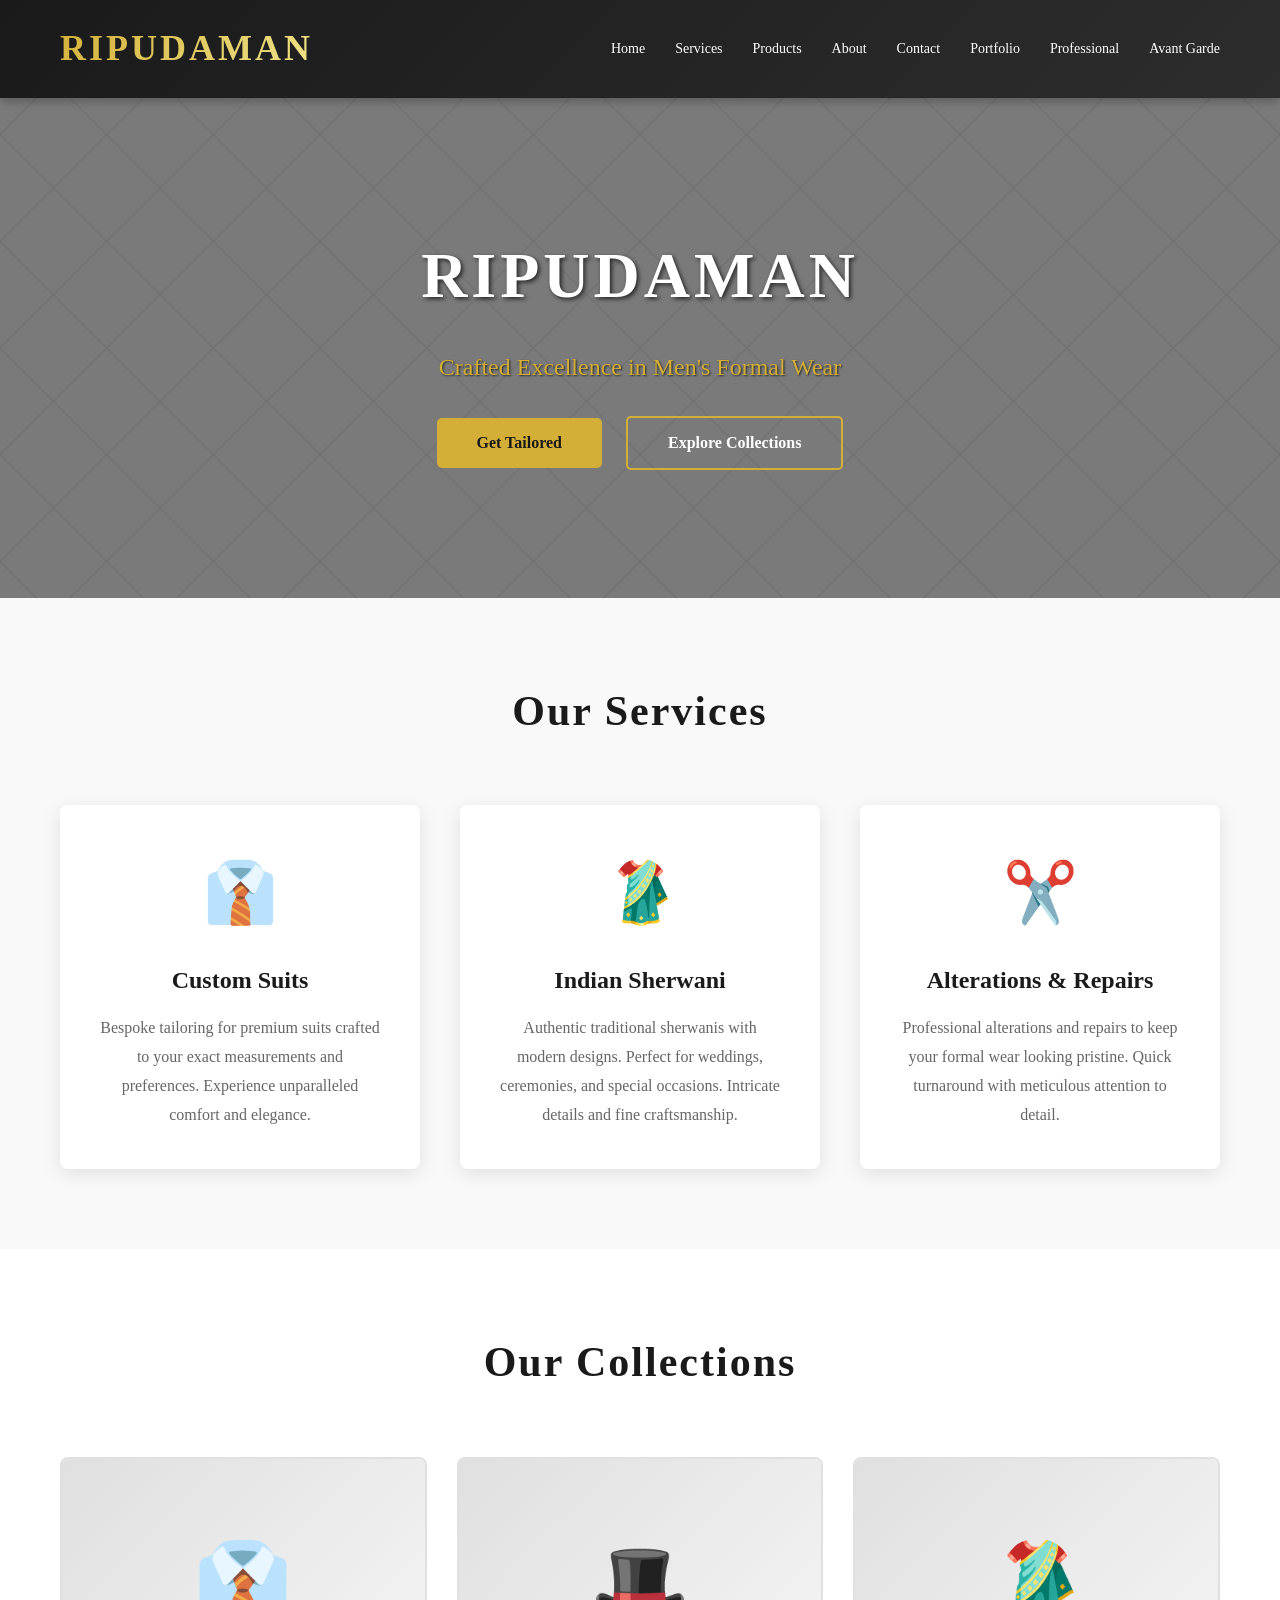
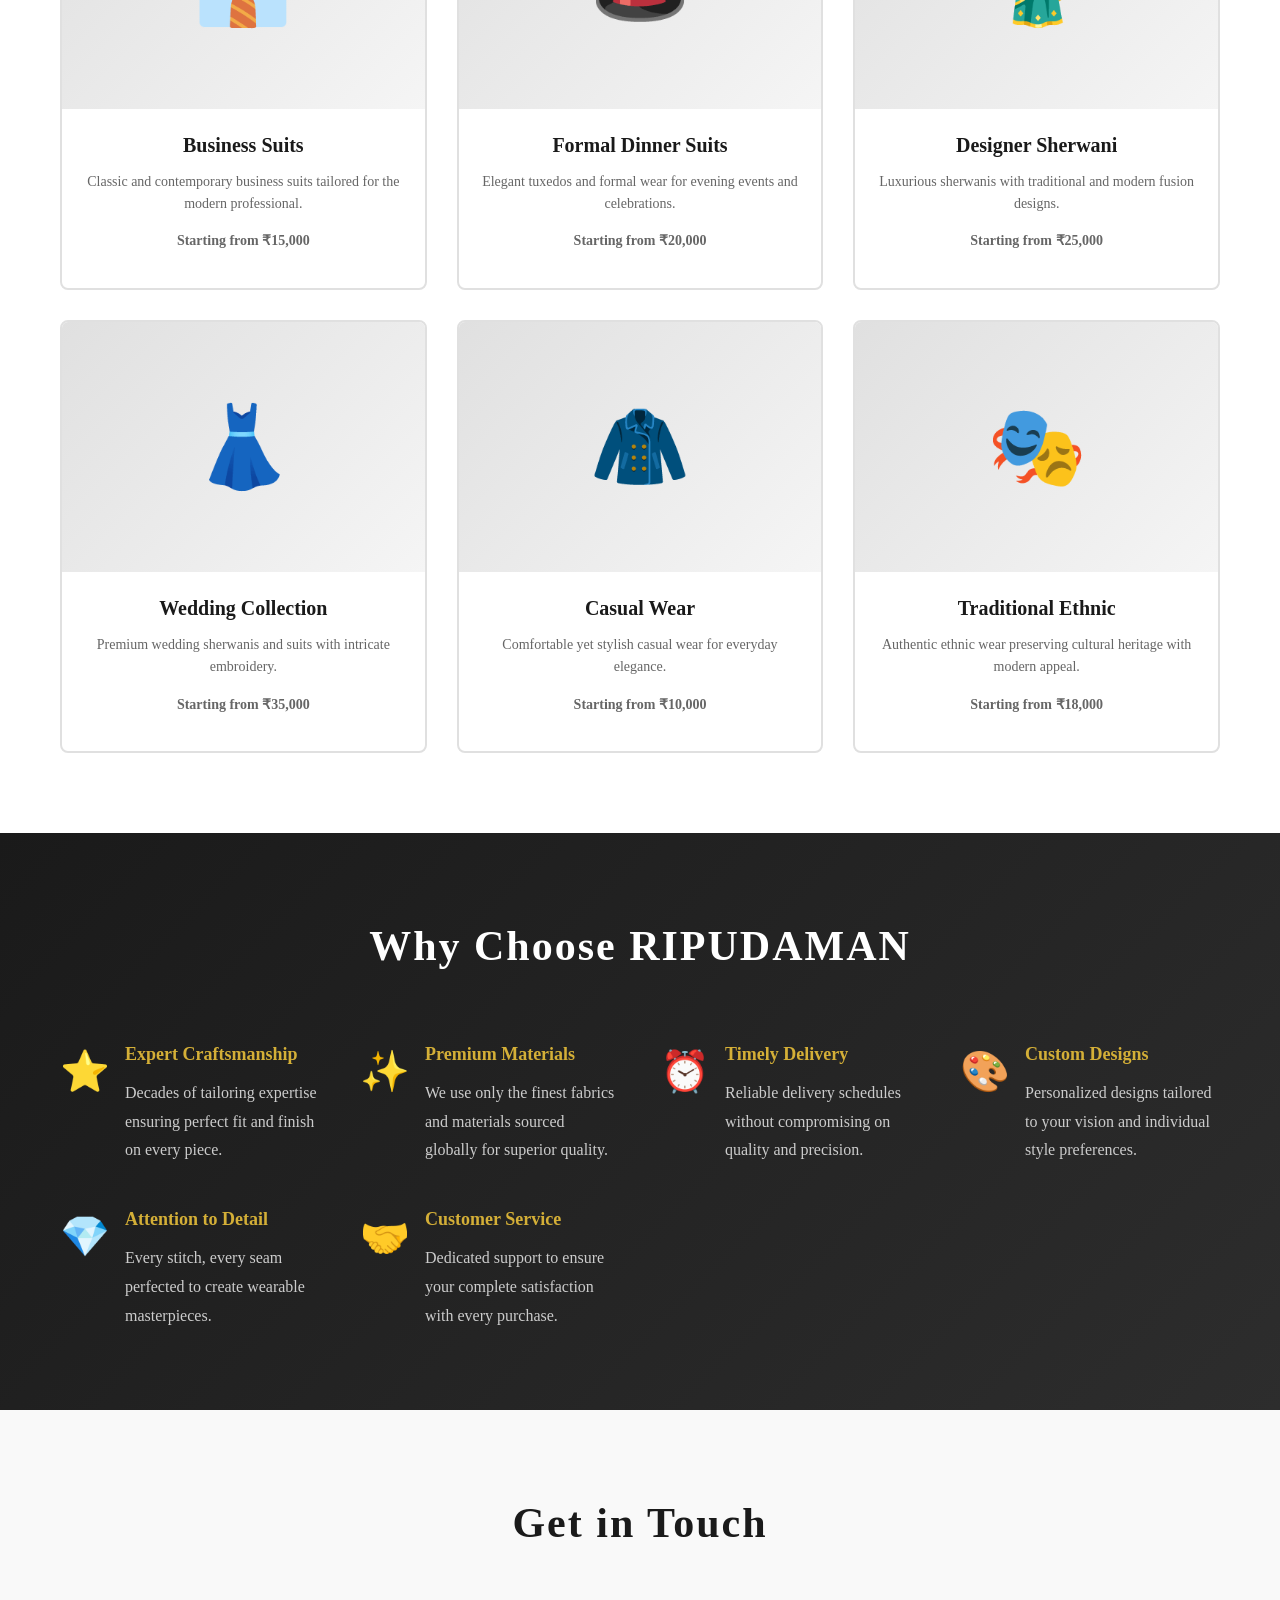
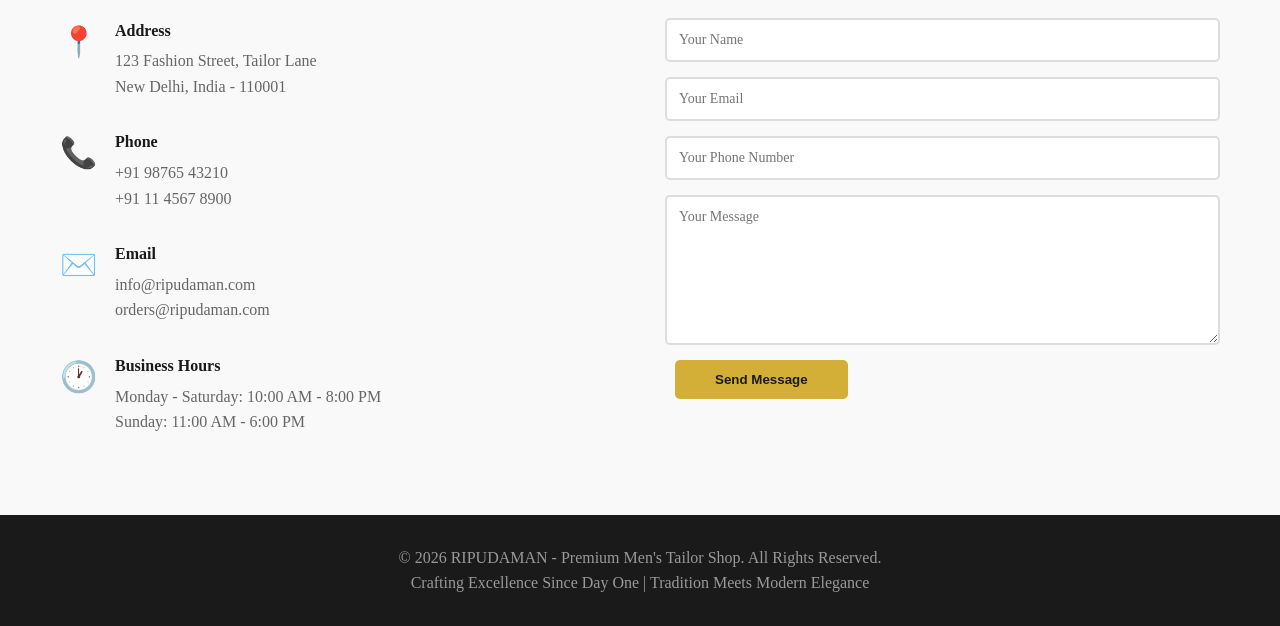
==== commit e49cd864: "looking good" ====
--- a/index.html
+++ b/index.html
@@ -596,10 +596,6 @@
         </div>
     </section>
     <section>
-        <blockquote class="instagram-media" data-instgrm-captioned data-instgrm-permalink="https://www.instagram.com/reel/DOQK2yKE6DQ/?utm_source=ig_embed&amp;utm_campaign=loading" data-instgrm-version="14" style=" background:#FFF; border:0; border-radius:3px; box-shadow:0 0 1px 0 rgba(0,0,0,0.5),0 1px 10px 0 rgba(0,0,0,0.15); margin: 1px; max-width:540px; min-width:326px; padding:0; width:99.375%; width:-webkit-calc(100% - 2px); width:calc(100% - 2px);"><div style="padding:16px;"> <a href="https://www.instagram.com/reel/DOQK2yKE6DQ/?utm_source=ig_embed&amp;utm_campaign=loading" style=" background:#FFFFFF; line-height:0; padding:0 0; text-align:center; text-decoration:none; width:100%;" target="_blank"> <div style=" display: flex; flex-direction: row; align-items: center;"> <div style="background-color: #F4F4F4; border-radius: 50%; flex-grow: 0; height: 40px; margin-right: 14px; width: 40px;"></div> <div style="display: flex; flex-direction: column; flex-grow: 1; justify-content: center;"> <div style=" background-color: #F4F4F4; border-radius: 4px; flex-grow: 0; height: 14px; margin-bottom: 6px; width: 100px;"></div> <div style=" background-color: #F4F4F4; border-radius: 4px; flex-grow: 0; height: 14px; width: 60px;"></div></div></div><div style="padding: 19% 0;"></div> <div style="display:block; height:50px; margin:0 auto 12px; width:50px;"><svg width="50px" height="50px" viewBox="0 0 60 60" version="1.1" xmlns="https://www.w3.org/2000/svg" xmlns:xlink="https://www.w3.org/1999/xlink"><g stroke="none" stroke-width="1" fill="none" fill-rule="evenodd"><g transform="translate(-511.000000, -20.000000)" fill="#000000"><g><path d="M556.869,30.41 C554.814,30.41 553.148,32.076 553.148,34.131 C553.148,36.186 554.814,37.852 556.869,37.852 C558.924,37.852 560.59,36.186 560.59,34.131 C560.59,32.076 558.924,30.41 556.869,30.41 M541,60.657 C535.114,60.657 530.342,55.887 530.342,50 C530.342,44.114 535.114,39.342 541,39.342 C546.887,39.342 551.658,44.114 551.658,50 C551.658,55.887 546.887,60.657 541,60.657 M541,33.886 C532.1,33.886 524.886,41.1 524.886,50 C524.886,58.899 532.1,66.113 541,66.113 C549.9,66.113 557.115,58.899 557.115,50 C557.115,41.1 549.9,33.886 541,33.886 M565.378,62.101 C565.244,65.022 564.756,66.606 564.346,67.663 C563.803,69.06 563.154,70.057 562.106,71.106 C561.058,72.155 560.06,72.803 558.662,73.347 C557.607,73.757 556.021,74.244 553.102,74.378 C549.944,74.521 548.997,74.552 541,74.552 C533.003,74.552 532.056,74.521 528.898,74.378 C525.979,74.244 524.393,73.757 523.338,73.347 C521.94,72.803 520.942,72.155 519.894,71.106 C518.846,70.057 518.197,69.06 517.654,67.663 C517.244,66.606 516.755,65.022 516.623,62.101 C516.479,58.943 516.448,57.996 516.448,50 C516.448,42.003 516.479,41.056 516.623,37.899 C516.755,34.978 517.244,33.391 517.654,32.338 C518.197,30.938 518.846,29.942 519.894,28.894 C520.942,27.846 521.94,27.196 523.338,26.654 C524.393,26.244 525.979,25.756 528.898,25.623 C532.057,25.479 533.004,25.448 541,25.448 C548.997,25.448 549.943,25.479 553.102,25.623 C556.021,25.756 557.607,26.244 558.662,26.654 C560.06,27.196 561.058,27.846 562.106,28.894 C563.154,29.942 563.803,30.938 564.346,32.338 C564.756,33.391 565.244,34.978 565.378,37.899 C565.522,41.056 565.552,42.003 565.552,50 C565.552,57.996 565.522,58.943 565.378,62.101 M570.82,37.631 C570.674,34.438 570.167,32.258 569.425,30.349 C568.659,28.377 567.633,26.702 565.965,25.035 C564.297,23.368 562.623,22.342 560.652,21.575 C558.743,20.834 556.562,20.326 553.369,20.18 C550.169,20.033 549.148,20 541,20 C532.853,20 531.831,20.033 528.631,20.18 C525.438,20.326 523.257,20.834 521.349,21.575 C519.376,22.342 517.703,23.368 516.035,25.035 C514.368,26.702 513.342,28.377 512.574,30.349 C511.834,32.258 511.326,34.438 511.181,37.631 C511.035,40.831 511,41.851 511,50 C511,58.147 511.035,59.17 511.181,62.369 C511.326,65.562 511.834,67.743 512.574,69.651 C513.342,71.625 514.368,73.296 516.035,74.965 C517.703,76.634 519.376,77.658 521.349,78.425 C523.257,79.167 525.438,79.673 528.631,79.82 C531.831,79.965 532.853,80.001 541,80.001 C549.148,80.001 550.169,79.965 553.369,79.82 C556.562,79.673 558.743,79.167 560.652,78.425 C562.623,77.658 564.297,76.634 565.965,74.965 C567.633,73.296 568.659,71.625 569.425,69.651 C570.167,67.743 570.674,65.562 570.82,62.369 C570.966,59.17 571,58.147 571,50 C571,41.851 570.966,40.831 570.82,37.631"></path></g></g></g></svg></div><div style="padding-top: 8px;"> <div style=" color:#3897f0; font-family:Arial,sans-serif; font-size:14px; font-style:normal; font-weight:550; line-height:18px;">View this post on Instagram</div></div><div style="padding: 12.5% 0;"></div> <div style="display: flex; flex-direction: row; margin-bottom: 14px; align-items: center;"><div> <div style="background-color: #F4F4F4; border-radius: 50%; height: 12.5px; width: 12.5px; transform: translateX(0px) translateY(7px);"></div> <div style="background-color: #F4F4F4; height: 12.5px; transform: rotate(-45deg) translateX(3px) translateY(1px); width: 12.5px; flex-grow: 0; margin-right: 14px; margin-left: 2px;"></div> <div style="background-color: #F4F4F4; border-radius: 50%; height: 12.5px; width: 12.5px; transform: translateX(9px) translateY(-18px);"></div></div><div style="margin-left: 8px;"> <div style=" background-color: #F4F4F4; border-radius: 50%; flex-grow: 0; height: 20px; width: 20px;"></div> <div style=" width: 0; height: 0; border-top: 2px solid transparent; border-left: 6px solid #f4f4f4; border-bottom: 2px solid transparent; transform: translateX(16px) translateY(-4px) rotate(30deg)"></div></div><div style="margin-left: auto;"> <div style=" width: 0px; border-top: 8px solid #F4F4F4; border-right: 8px solid transparent; transform: translateY(16px);"></div> <div style=" background-color: #F4F4F4; flex-grow: 0; height: 12px; width: 16px; transform: translateY(-4px);"></div> <div style=" width: 0; height: 0; border-top: 8px solid #F4F4F4; border-left: 8px solid transparent; transform: translateY(-4px) translateX(8px);"></div></div></div> <div style="display: flex; flex-direction: column; flex-grow: 1; justify-content: center; margin-bottom: 24px;"> <div style=" background-color: #F4F4F4; border-radius: 4px; flex-grow: 0; height: 14px; margin-bottom: 6px; width: 224px;"></div> <div style=" background-color: #F4F4F4; border-radius: 4px; flex-grow: 0; height: 14px; width: 144px;"></div></div></a><p style=" color:#c9c8cd; font-family:Arial,sans-serif; font-size:14px; line-height:17px; margin-bottom:0; margin-top:8px; overflow:hidden; padding:8px 0 7px; text-align:center; text-overflow:ellipsis; white-space:nowrap;"><a href="https://www.instagram.com/reel/DOQK2yKE6DQ/?utm_source=ig_embed&amp;utm_campaign=loading" style=" color:#c9c8cd; font-family:Arial,sans-serif; font-size:14px; font-style:normal; font-weight:normal; line-height:17px; text-decoration:none;" target="_blank">A post shared by RIPUDAMAN (@ripu.daman1980)</a></p></div></blockquote>
-        <script async src="//www.instagram.com/embed.js"></script>I
-    </section>
-
     <!-- Why Choose Us -->
     <section class="why-us" id="about">
         <div class="container">
